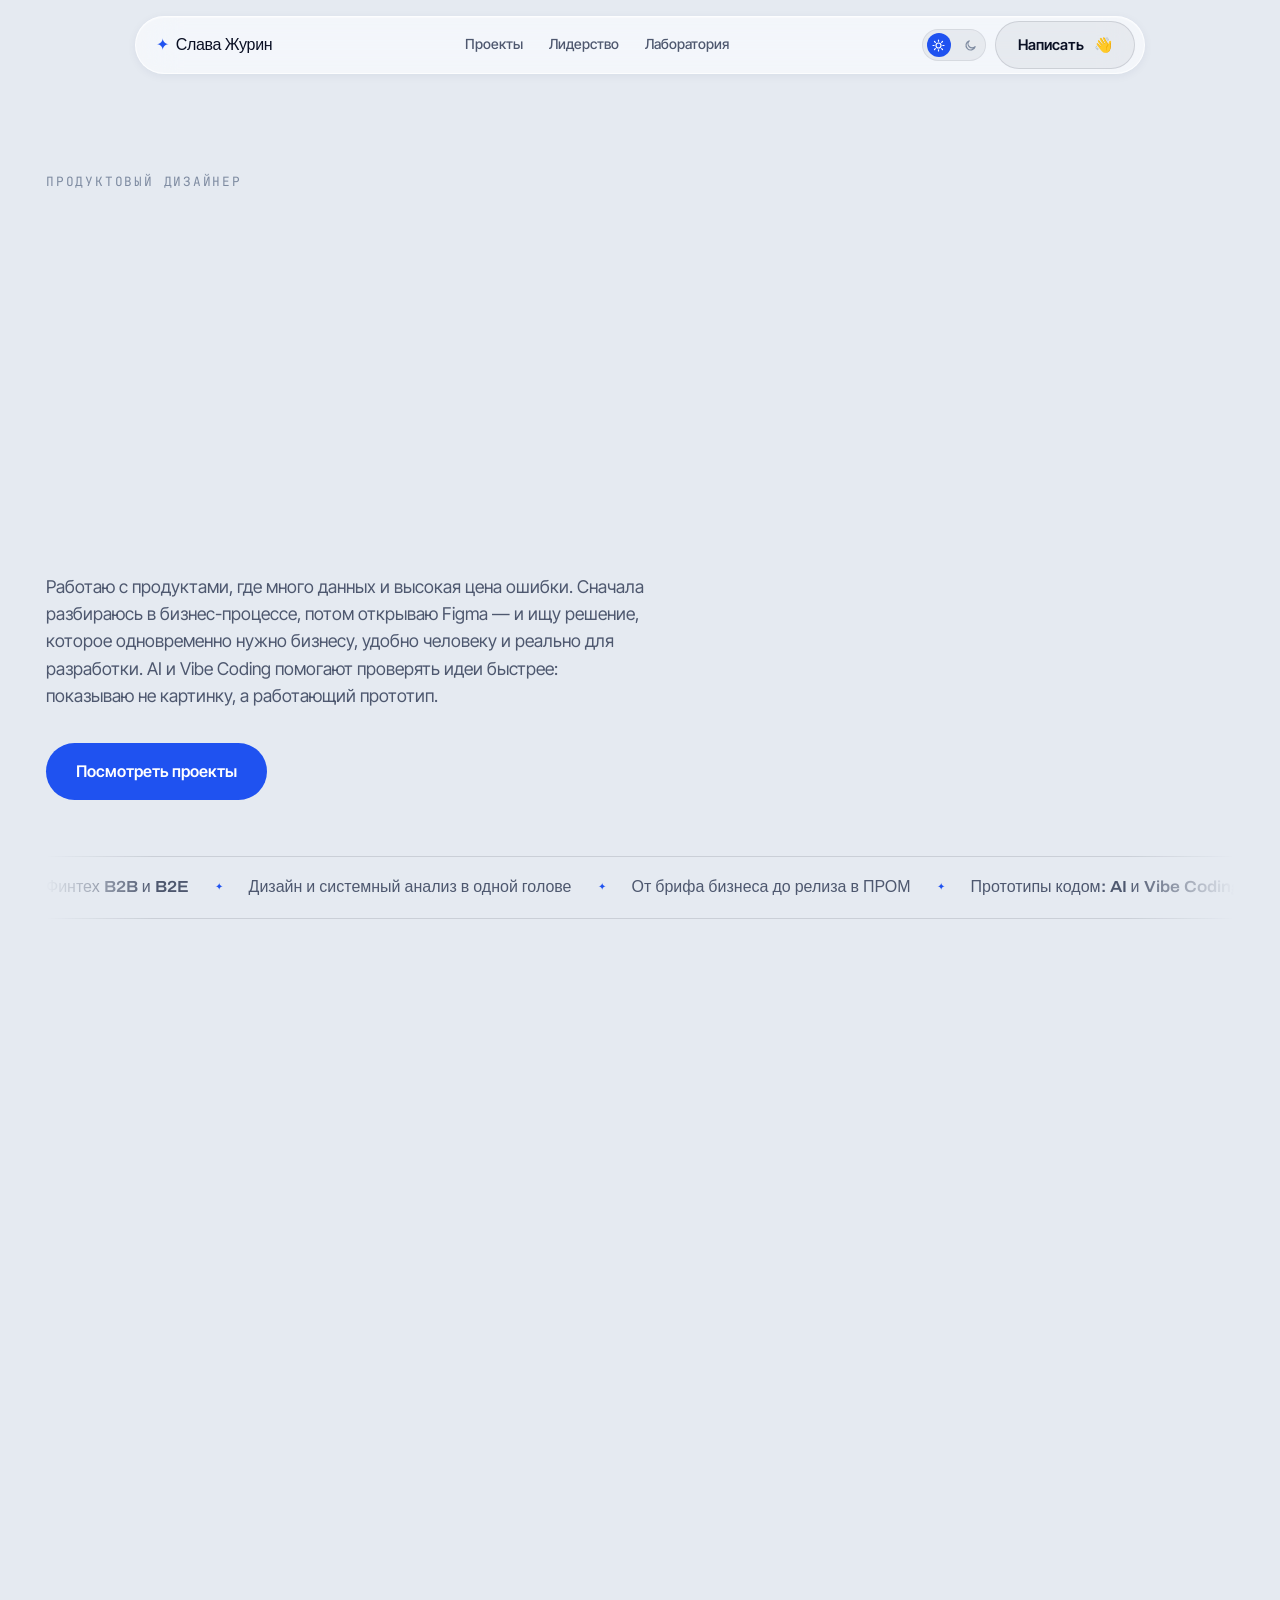
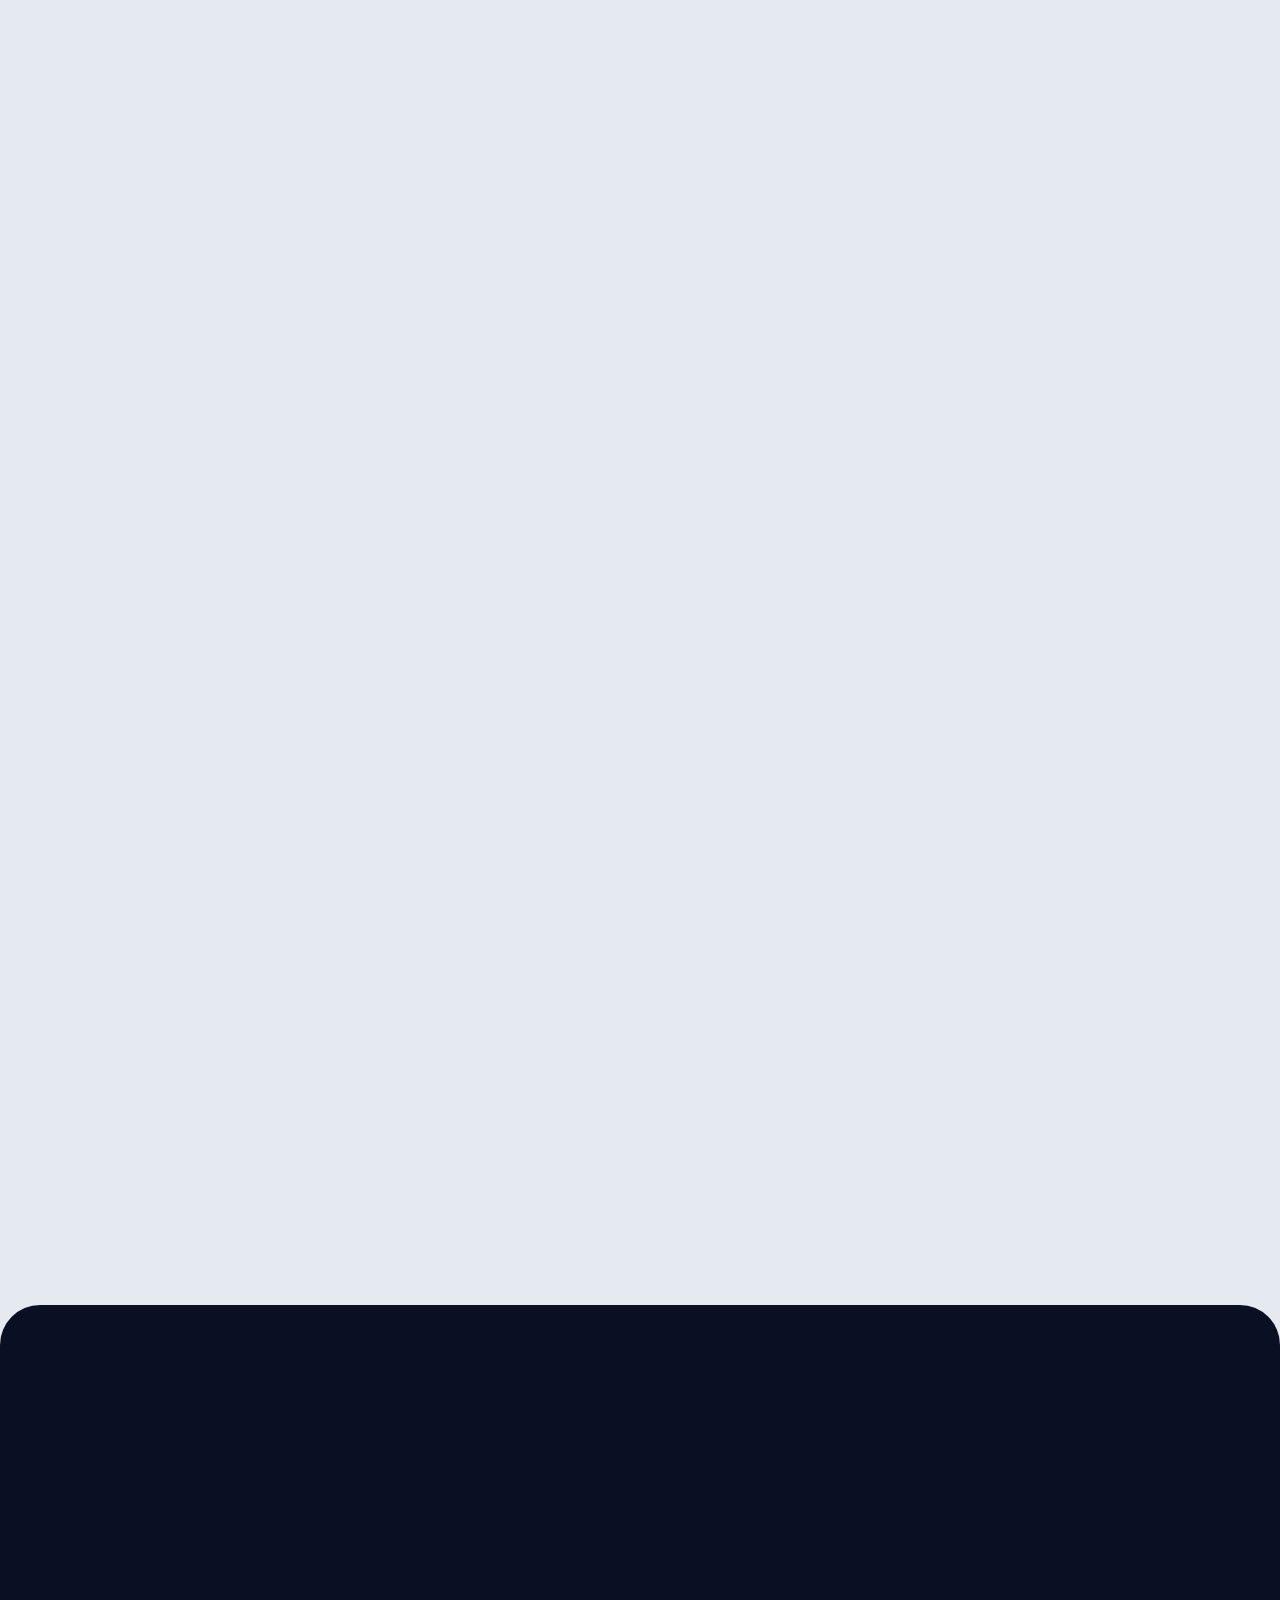
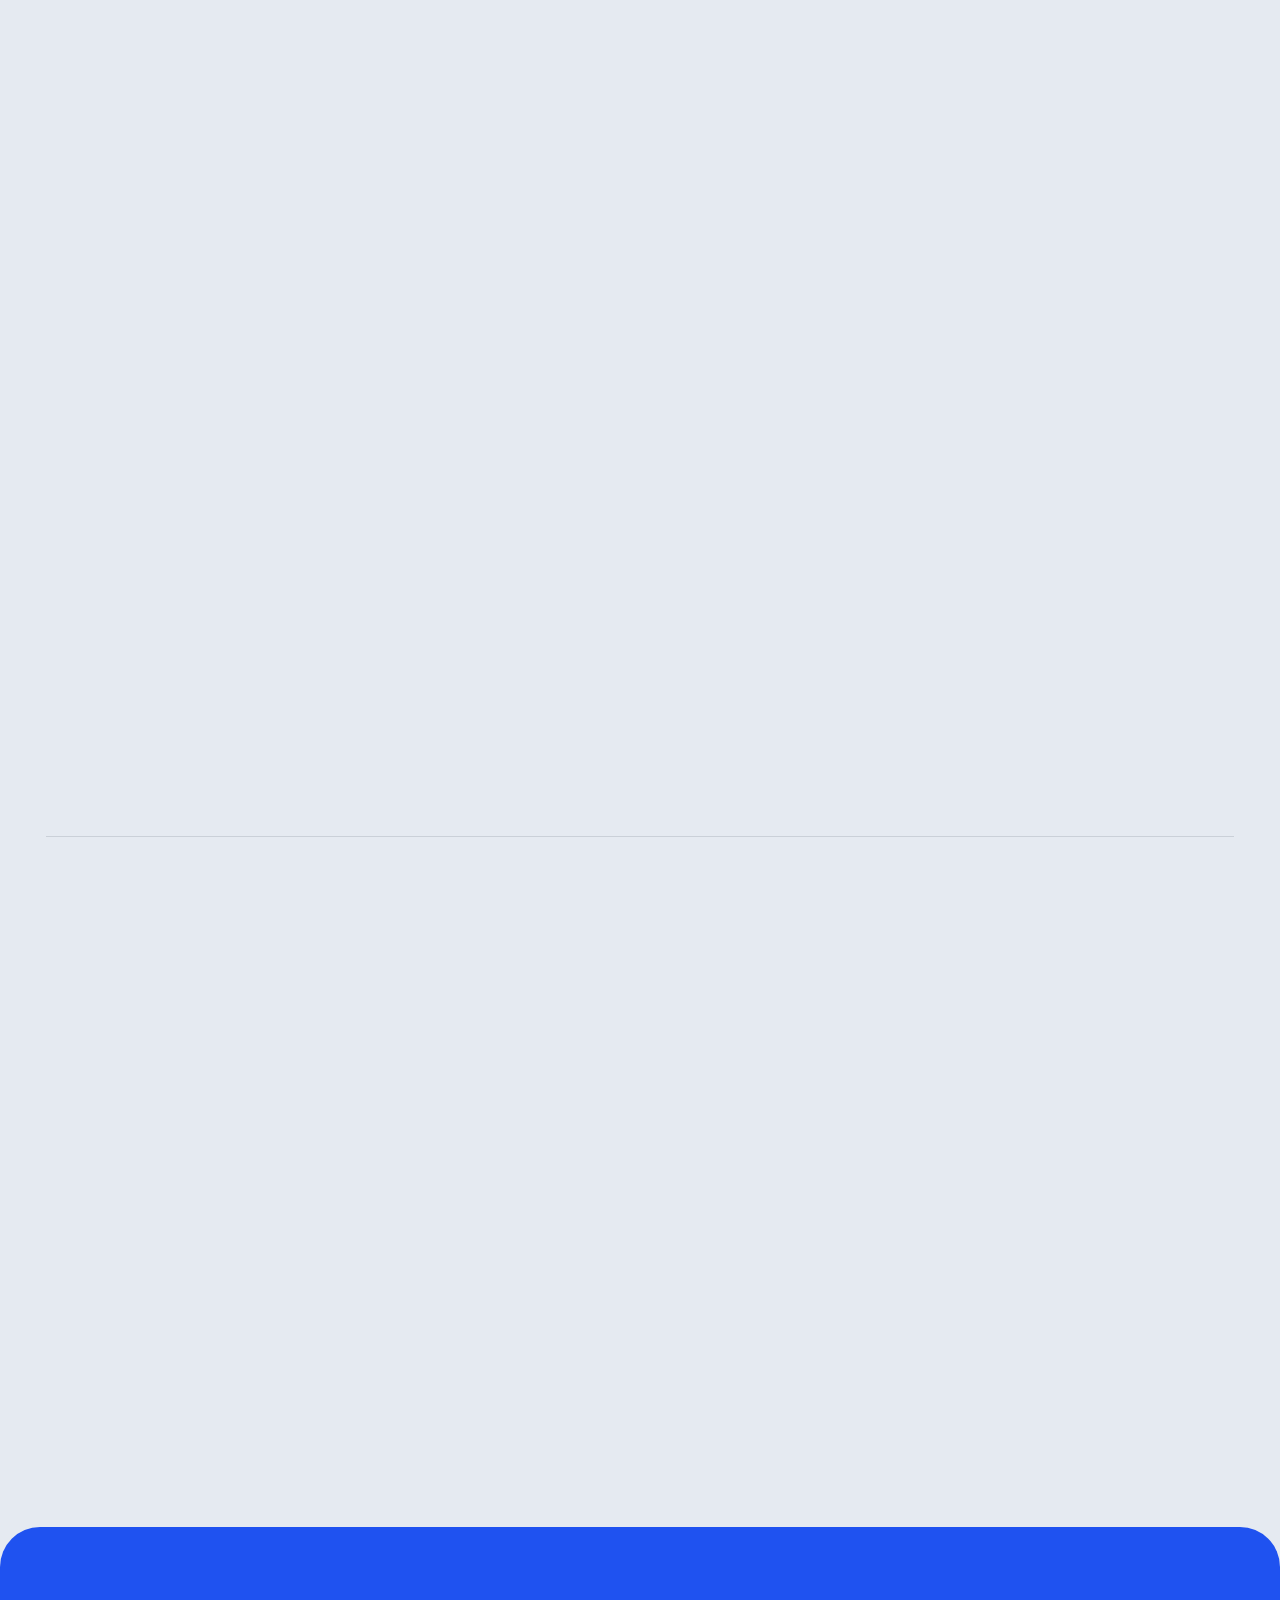
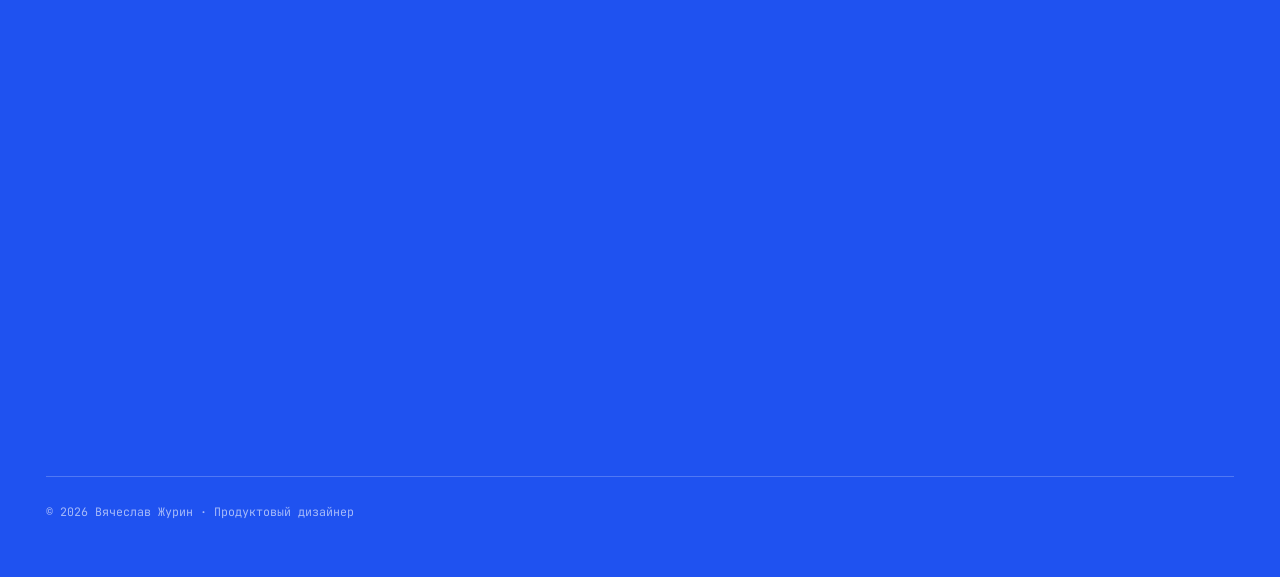
==== docs/index.html @ f18c139b "Replace portrait placeholder with real photo Add portrait-real modifier to drop the placeholder's da" ====
<!DOCTYPE html>
<html lang="ru" data-theme="light">
<head>
<meta charset="UTF-8">
<meta name="viewport" content="width=device-width, initial-scale=1.0">
<title>Слава Журин — Продуктовый дизайнер</title>
<link rel="icon" href="images/favicon/favicon.svg" type="image/svg+xml">
<link rel="icon" href="images/favicon/favicon-32.png" sizes="32x32" type="image/png">
<link rel="icon" href="images/favicon/favicon-16.png" sizes="16x16" type="image/png">
<link rel="apple-touch-icon" href="images/favicon/apple-touch-icon.png">
<link rel="manifest" href="images/favicon/site.webmanifest">
<meta name="theme-color" content="#1F52F0">
<link rel="preconnect" href="https://fonts.googleapis.com">
<link rel="preconnect" href="https://fonts.gstatic.com" crossorigin>
<link href="https://fonts.googleapis.com/css2?family=Archivo:wdth,wght@100..125,400..900&family=Inter+Tight:wght@400;500;600&family=JetBrains+Mono:wght@400;500&display=swap" rel="stylesheet">
<link rel="stylesheet" href="styles.css">
<script>
(function(){
  try{
    var s = localStorage.getItem('ds-theme');
    if (s !== 'dark' && s !== 'light'){
      s = window.matchMedia('(prefers-color-scheme: dark)').matches ? 'dark' : 'light';
    }
    document.documentElement.setAttribute('data-theme', s);
  }catch(e){}
})();
</script>
</head>
<body>

<header>
  <div class="bar">
    <a class="brand" href="#top"><span class="spark">✦</span>Слава Журин</a>
    <nav class="nav">
      <a href="projects.html">Проекты</a>
      <a href="leadership.html">Лидерство</a>
      <a href="lab.html">Лаборатория</a>
    </nav>
    <div class="hgroup">
      <button class="toggle" id="themeToggle" aria-label="Переключить тему" role="switch" aria-checked="false">
        <span class="knob"></span>
        <span class="half"><svg class="ico-sun" viewBox="0 0 24 24" fill="none" stroke="currentColor" stroke-width="2.2" stroke-linecap="round"><circle cx="12" cy="12" r="4.6"/><path d="M12 1.8v2.2M12 20v2.2M4.6 4.6l1.6 1.6M17.8 17.8l1.6 1.6M1.8 12H4M20 12h2.2M4.6 19.4l1.6-1.6M17.8 6.2l1.6-1.6"/></svg></span>
        <span class="half"><svg class="ico-moon" viewBox="0 0 24 24" fill="none" stroke="currentColor" stroke-width="2.2" stroke-linecap="round" stroke-linejoin="round"><path d="M20.5 14.3A8.6 8.6 0 1 1 9.7 3.5a6.9 6.9 0 0 0 10.8 10.8z"/></svg></span>
      </button>
      <a class="btn btn-soft" href="#contact">Написать <span class="wave">👋</span></a>
      <button class="burger" id="burger" aria-label="Меню"><i></i></button>
    </div>
  </div>
  <div class="mobile-menu" id="mobileMenu">
    <a href="projects.html">Проекты</a><a href="leadership.html">Лидерство</a><a href="lab.html">Лаборатория</a><a href="#contact">Контакты</a>
  </div>
</header>

<div id="top">

  <!-- HERO -->
  <section class="hero">
    <div class="container">
      <div class="status">ПРОДУКТОВЫЙ ДИЗАЙНЕР</div>
      <h1 class="hero-title display">
        <span class="line"><span>Превращаю сложные</span></span>
        <span class="line"><span>продуктовые задачи</span></span>
        <span class="line line-mute"><span>в&nbsp;понятные и&nbsp;работающие</span></span>
        <span class="line line-mute"><span>решения</span></span>
      </h1>
      <p class="hero-lead">Работаю с&nbsp;продуктами, где много данных и&nbsp;высокая цена ошибки. Сначала разбираюсь в&nbsp;бизнес-процессе, потом открываю Figma&nbsp;— и&nbsp;ищу решение, которое одновременно нужно бизнесу, удобно человеку и&nbsp;реально для разработки. AI&nbsp;и&nbsp;Vibe Coding помогают проверять идеи быстрее: показываю не&nbsp;картинку, а&nbsp;работающий прототип.</p>
      <div class="hero-cta">
        <a class="btn btn-accent btn-lg" href="#work">Посмотреть проекты</a>
      </div>

      <div class="marquee">
        <div class="marquee-track" id="mqTrack">
          <span class="mq-item">Финтех B2B и&nbsp;B2E</span><span class="mq-sep">✦</span>
          <span class="mq-item">Дизайн и&nbsp;системный анализ в&nbsp;одной голове</span><span class="mq-sep">✦</span>
          <span class="mq-item">От&nbsp;брифа бизнеса до&nbsp;релиза в&nbsp;ПРОМ</span><span class="mq-sep">✦</span>
          <span class="mq-item">Прототипы кодом: AI и&nbsp;Vibe Coding</span><span class="mq-sep">✦</span>
          <span class="mq-item">Дизайн-система и&nbsp;дизайн-ревью</span><span class="mq-sep">✦</span>
          <span class="mq-item">Онбординг и&nbsp;наставничество в&nbsp;команде</span><span class="mq-sep">✦</span>
          <span class="mq-item">15 лет в&nbsp;дизайне</span><span class="mq-sep">✦</span>
        </div>
      </div>
    </div>
  </section>

  <!-- WORK -->
  <section id="work">
    <div class="container">
      <div class="sec-head rv">
        <div>
          <div class="label">Портфолио</div>
          <h2>Избранные проекты</h2>
        </div>
        <p class="desc">Здесь нет концептов «в&nbsp;стол». Всё, что ниже, дошло до&nbsp;реальных пользователей&nbsp;— со&nbsp;спорами, компромиссами, дедлайнами и&nbsp;факапами, на&nbsp;которых я&nbsp;учился.</p>
      </div>

      <div class="work-list">
        <a class="work-card rv" href="case-project-1.html">
          <div class="wc-body">
            <div class="wc-meta"><span class="chip">B2B</span><span class="chip">Валютный контроль</span></div>
            <h3>Переписка для целей валютного контроля</h3>
            <p class="wc-res">Защищённый канал общения клиента с&nbsp;банком по&nbsp;конкретным документам. Выведено в&nbsp;тираж на&nbsp;1000+ клиентов.</p>
            <span class="wc-link">Смотреть кейс
              <svg width="15" height="15" viewBox="0 0 24 24" fill="none" stroke="currentColor" stroke-width="2.4" stroke-linecap="round" stroke-linejoin="round"><path d="M5 12h13M12 5l7 7-7 7"/></svg>
            </span>
          </div>
          <div class="shot shot-real" aria-hidden="true">
            <div class="shot-frame">
              <img class="shot-img" src="images/previews/p1-cover.svg" alt="" loading="lazy">
            </div>
          </div>
        </a>

        <a class="work-card rv" href="case-project-3.html">
          <div class="wc-body">
            <div class="wc-meta"><span class="chip">B2E</span><span class="chip">Внутренний инструмент</span></div>
            <h3>Рабочее место валютного контролёра</h3>
            <p class="wc-res">Единое окно для обработки заявок вместо переключения между системами&nbsp;— меньше времени на&nbsp;операцию.</p>
            <span class="wc-link">Смотреть кейс
              <svg width="15" height="15" viewBox="0 0 24 24" fill="none" stroke="currentColor" stroke-width="2.4" stroke-linecap="round" stroke-linejoin="round"><path d="M5 12h13M12 5l7 7-7 7"/></svg>
            </span>
          </div>
          <div class="shot shot-real" aria-hidden="true">
            <div class="shot-frame">
              <img class="shot-img" src="images/previews/p3-cover.png" alt="" loading="lazy">
            </div>
          </div>
        </a>

        <a class="work-card rv" href="case-project-8.html">
          <div class="wc-body">
            <div class="wc-meta"><span class="chip">B2E</span><span class="chip">Паттерн интерфейса</span></div>
            <h3>Пошаговая форма обработки</h3>
            <p class="wc-res">Сложная форма, разбитая на&nbsp;управляемые шаги с&nbsp;понятным прогрессом и&nbsp;защитой от&nbsp;ошибок ввода.</p>
            <span class="wc-link">Смотреть кейс
              <svg width="15" height="15" viewBox="0 0 24 24" fill="none" stroke="currentColor" stroke-width="2.4" stroke-linecap="round" stroke-linejoin="round"><path d="M5 12h13M12 5l7 7-7 7"/></svg>
            </span>
          </div>
          <div class="shot shot-real" aria-hidden="true">
            <div class="shot-frame">
              <img class="shot-img" src="images/previews/p8-cover.png" alt="" loading="lazy">
            </div>
          </div>
        </a>

        <a class="work-card rv" href="case-project-6.html">
          <div class="wc-body">
            <div class="wc-meta"><span class="chip">B2E</span><span class="chip">Договоры</span></div>
            <h3>Договоры клиентов</h3>
            <p class="wc-res">Поиск клиента по&nbsp;нескольким стратегиям, карточка клиента и&nbsp;древовидная структура договоров со&nbsp;связанными соглашениями. Единая форма просмотра и&nbsp;редактирования по&nbsp;блокам. Выведено в&nbsp;ПРОМ.</p>
            <span class="wc-link">Смотреть кейс
              <svg width="15" height="15" viewBox="0 0 24 24" fill="none" stroke="currentColor" stroke-width="2.4" stroke-linecap="round" stroke-linejoin="round"><path d="M5 12h13M12 5l7 7-7 7"/></svg>
            </span>
          </div>
          <div class="shot shot-real" aria-hidden="true">
            <div class="shot-frame">
              <img class="shot-img" src="images/previews/p6-cover.svg" alt="" loading="lazy">
            </div>
          </div>
        </a>
      </div>

      <div class="work-cta rv">
        <a class="btn btn-soft btn-lg" href="projects.html">Все проекты
          <svg width="16" height="16" viewBox="0 0 24 24" fill="none" stroke="currentColor" stroke-width="2.4" stroke-linecap="round" stroke-linejoin="round"><path d="M5 12h13M12 5l7 7-7 7"/></svg>
        </a>
      </div>
    </div>
  </section>

  <!-- LEADERSHIP -->
  <section id="leadership" class="bleed-dark">
    <div class="container">
      <div class="sec-head on-dark rv">
        <div>
          <div class="label">Лидерство</div>
          <h2>Выстраиваю процессы, в&nbsp;которых команде удобно работать</h2>
        </div>
        <p class="desc">Дизайн-лидерство&nbsp;— это не&nbsp;только макеты. Это порядок: как приходит новый человек, где лежат файлы, по&nbsp;каким правилам принимается качество и&nbsp;как мы&nbsp;проверяем, что в&nbsp;ПРОМ вышло именно то, что нарисовано.</p>
      </div>

      <div class="lead-stats rv">
        <div class="lead-stat"><b>Быстрый старт новичка</b><span>онбординг в&nbsp;Confluence и&nbsp;моё личное наставничество: новый дизайнер выходит на&nbsp;полную нагрузку со&nbsp;второго месяца</span></div>
        <div class="lead-stat"><b>Единый стандарт</b><span>дизайн-система в&nbsp;Figma и&nbsp;библиотека компонентов в&nbsp;React с&nbsp;документацией</span></div>
        <div class="lead-stat"><b>Меньше правок</b><span>чек-лист макетов и&nbsp;регулярное дизайн-ревью сократили доработки на&nbsp;этапе разработки</span></div>
      </div>

      <div class="lead-tags rv">
        <span>Онбординг и&nbsp;наставничество</span>
        <span>Карта макетов</span>
        <span>Версионирование</span>
        <span>Дизайн-система</span>
        <span>Чек-лист макетов</span>
        <span>Дизайн-ревью</span>
      </div>

      <div class="lead-cta rv">
        <a class="btn btn-quiet btn-lg" href="leadership.html">Подробнее про лидерство</a>
      </div>
    </div>
  </section>

  <!-- PROCESS -->
  <section id="skills">
    <div class="container">
      <div class="sec-head rv">
        <div>
          <div class="label">Процесс</div>
          <h2>Как я&nbsp;работаю</h2>
        </div>
        <p class="desc">Владею полным циклом продуктового дизайна&nbsp;— от&nbsp;анализа потребностей бизнеса и&nbsp;пользователей до&nbsp;ревью разработки в&nbsp;ПРОМ.</p>
      </div>

      <div class="carousel rv" id="procCarousel" tabindex="0" role="region" aria-roledescription="carousel" aria-label="Этапы работы">
        <div class="carousel-track" id="cTrack">
          <div class="carousel-counter" aria-hidden="true"><b id="cCount">01</b></div>
          <button class="cnav prev" id="cPrev" aria-label="Предыдущий этап">
            <svg width="18" height="18" viewBox="0 0 24 24" fill="none" stroke="currentColor" stroke-width="2.2" stroke-linecap="round" stroke-linejoin="round"><path d="M15 18l-6-6 6-6"/></svg>
          </button>
          <button class="cnav next" id="cNext" aria-label="Следующий этап">
            <svg width="18" height="18" viewBox="0 0 24 24" fill="none" stroke="currentColor" stroke-width="2.2" stroke-linecap="round" stroke-linejoin="round"><path d="M9 6l6 6-6 6"/></svg>
          </button>

          <button class="cslide" role="option" aria-selected="true" data-stage="Бриф бизнеса">
            <span class="num">01</span><h4>Брифование бизнеса</h4>
            <p>Разбираюсь в&nbsp;цели, ограничениях и&nbsp;метриках до&nbsp;того, как открыть Figma.</p>
          </button>
          <button class="cslide" role="option" aria-selected="false" data-stage="Гипотезы">
            <span class="num">02</span><h4>Гипотезы и&nbsp;исследования</h4>
            <p>Формулирую и&nbsp;проверяю гипотезы, анализирую метрики и&nbsp;поведение пользователей.</p>
          </button>
          <button class="cslide" role="option" aria-selected="false" data-stage="CJM и UX">
            <span class="num">03</span><h4>Проектирование CJM и&nbsp;UX</h4>
            <p>Собираю сценарии целиком, включая крайние случаи и&nbsp;ошибки.</p>
          </button>
          <button class="cslide" role="option" aria-selected="false" data-stage="Прототип и UI">
            <span class="num">04</span><h4>Прототипирование и&nbsp;UI</h4>
            <p>От&nbsp;кликабельного прототипа кодом до&nbsp;финального интерфейса в&nbsp;дизайн-системе.</p>
          </button>
          <button class="cslide" role="option" aria-selected="false" data-stage="Тестирование">
            <span class="num">05</span><h4>Юзабилити-тестирование</h4>
            <p>Проверяю решение на&nbsp;людях и&nbsp;правлю до&nbsp;передачи в&nbsp;разработку.</p>
          </button>
          <button class="cslide" role="option" aria-selected="false" data-stage="Работа с dev">
            <span class="num">06</span><h4>Работа с&nbsp;dev-командой</h4>
            <p>Разбор реализуемости со&nbsp;смежными командами и&nbsp;поддержка на&nbsp;всём спринте.</p>
          </button>
          <button class="cslide" role="option" aria-selected="false" data-stage="Дизайн-ревью">
            <span class="num">07</span><h4>Дизайн-ревью разработки</h4>
            <p>Сверяю ПРОМ с&nbsp;макетом и&nbsp;фиксирую расхождения в&nbsp;едином реестре.</p>
          </button>
          <button class="cslide" role="option" aria-selected="false" data-stage="После запуска">
            <span class="num">08</span><h4>Развитие после запуска</h4>
            <p>Смотрю на&nbsp;метрики и&nbsp;обратную связь, планирую следующую итерацию.</p>
          </button>
        </div>
        <div class="cstages" id="cStages" role="tablist" aria-label="Этапы процесса"></div>
      </div>

      <div class="comp-cols">
        <div class="comp-col rv">
          <h4>UX / UI дизайн</h4>
          <p>Продуктовые исследования и&nbsp;метрики, CJM, прототипы, UI и&nbsp;работа с&nbsp;дизайн-системой, юзабилити-тестирование.</p>
          <div class="tools"><span class="chip">Figma</span><span class="chip">Pixso</span><span class="chip">Miro</span></div>
        </div>
        <div class="comp-col rv">
          <h4>Системный анализ</h4>
          <p>Требования и&nbsp;приоритизация, REST API и&nbsp;простые SQL-запросы, BPMN и&nbsp;UML. Знаю, как продукт работает под капотом,&nbsp;— поэтому сразу проектирую реализуемое решение.</p>
          <div class="tools"><span class="chip">Draw.io</span><span class="chip">DBeaver</span><span class="chip">Confluence</span><span class="chip">Jira</span></div>
        </div>
        <div class="comp-col rv">
          <h4>Vibe Coding и&nbsp;AI</h4>
          <p>Кликабельные прототипы кодом до&nbsp;подключения dev-команды, AI-синтез интервью в&nbsp;инсайты, генерация вариантов UI, AI как второй ревьюер сценариев и&nbsp;текстов.</p>
          <div class="tools"><span class="chip">Claude Code</span><span class="chip">Gemini</span><span class="chip">Figma Make</span></div>
        </div>
      </div>
    </div>
  </section>

  <!-- ABOUT -->
  <section id="about">
    <div class="container">
      <div class="head-rule rv"><div class="label">О себе</div></div>

      <div class="about-top">
        <div class="rv">
          <p class="about-text">Я&nbsp;Слава. Начинал с&nbsp;полиграфии и&nbsp;графического дизайна в&nbsp;ритейле, потом освоил UX/UI и&nbsp;ушёл в&nbsp;финтех. <em>Сегодня проектирую продукты, где много данных и&nbsp;высокая цена ошибки,&nbsp;— и&nbsp;делаю их&nbsp;предсказуемыми и&nbsp;понятными.</em></p>
          <p class="sub">Люблю порядок&nbsp;— как в&nbsp;макетах, так и&nbsp;в&nbsp;жизни. Быстро погружаюсь в&nbsp;сложные процессы и&nbsp;результативно работаю в&nbsp;разных командах. Открыт, конструктивен, не&nbsp;боюсь ответственности и&nbsp;всегда довожу взятое до&nbsp;конца. Уверен: большинство вопросов решаются через уважительный диалог, где учтены интересы всех сторон.</p>
          <p class="sub">Регулярно участвую в&nbsp;оффлайн-мероприятиях: выставках, конференциях, дизайн-активностях. Ментор и&nbsp;волонтёр в&nbsp;дизайн-сообществе. Для перезагрузки&nbsp;— спорт и&nbsp;что-нибудь руками: чиню, собираю, строю.</p>
        </div>

        <div class="rv">
          <div class="portrait portrait-real">
            <img src="images/main/portrait.jpg" alt="Слава Журин">
          </div>
          <a class="btn btn-cv" href="/resume-zhurin.pdf" target="_blank" rel="noopener">
            <svg width="16" height="16" viewBox="0 0 24 24" fill="none" stroke="currentColor" stroke-width="2.2" stroke-linecap="round" stroke-linejoin="round"><path d="M12 3v12M7 11l5 5 5-5M4 20h16"/></svg>
            Скачать резюме, PDF
          </a>
        </div>
      </div>

      <div class="about-mid">
        <div class="facts rv">
          <span class="fact">👨‍👧‍👧 Две дочки</span>
          <span class="fact">🚴 Активный образ жизни</span>
          <span class="fact">📚 Постоянно учусь</span>
          <span class="fact">🎨 Ментор и&nbsp;волонтёр</span>
        </div>
        <div class="principle rv">
          <b>Принципиальная позиция</b>
          Не&nbsp;работаю с&nbsp;нишами, которые наносят вред людям: алкоголь, табак, азартные игры, микрозаймы и&nbsp;оружие.
        </div>
      </div>

      <div class="about-tl rv">
        <div class="tl-title">Этапы карьеры</div>
        <div class="htl">
          <div class="htl-item now">
            <span class="yrs">2020 — н.в.</span>
            <div class="htl-logos">
              <span class="tl-logo"><img src="[data-uri]" alt="Сбер"></span>
              <span class="tl-logo"><img src="[data-uri]" alt="IBS"></span>
            </div>
            <h4>Продуктовый дизайнер</h4>
            <div class="org">Финтех · B2B и&nbsp;B2E</div>
            <ul>
              <li>Высоконагруженные сервисы валютного контроля и&nbsp;платежей</li>
              <li>Внутренние рабочие места для сотрудников банка</li>
              <li>Дизайн-система, чек-лист качества, дизайн-ревью</li>
            </ul>
          </div>

          <div class="htl-item">
            <span class="yrs">2018 — 2020</span>
            <div class="htl-logos">
              <span class="tl-logo"><img src="[data-uri]" alt="Ситимобил"></span>
              <span class="tl-logo"><img src="[data-uri]" alt="МТС"></span>
            </div>
            <h4>UX/UI дизайнер</h4>
            <div class="org">Стажировка и&nbsp;практика</div>
            <ul>
              <li>Корпоративный веб-сервис заказа такси</li>
              <li>Мобильное приложение «Безопасное детство» для МТС</li>
            </ul>
          </div>

          <div class="htl-item">
            <span class="yrs">2011 — 2020</span>
            <div class="htl-logos">
              <span class="tl-logo"><img src="[data-uri]" alt="Логотип компании"></span>
              <span class="tl-logo"><img src="[data-uri]" alt="ВиАм"></span>
              <span class="tl-logo"><img src="[data-uri]" alt="Снежная"></span>
            </div>
            <h4>Графический дизайнер</h4>
            <div class="org">Ритейл · Россия и&nbsp;Китай</div>
            <ul>
              <li>Полиграфия, упаковка и&nbsp;материалы для точек продаж</li>
              <li>Работа в&nbsp;международной команде</li>
            </ul>
          </div>
        </div>
      </div>
    </div>
  </section>

  <!-- CONTACT -->
  <section id="contact" class="bleed-blue">
    <div class="container">
      <div class="sec-head on-blue rv">
        <div>
          <div class="label">Контакты</div>
          <h2 class="display">Открыт к&nbsp;новым задачам</h2>
        </div>
        <p class="desc">Если у&nbsp;вас сложный продукт и&nbsp;нужен дизайнер, который разберётся в&nbsp;процессах и&nbsp;доведёт решение до&nbsp;прода&nbsp;— напишите. Отвечаю в&nbsp;течение дня.</p>
      </div>

      <div class="contact-actions rv">
        <a class="cbtn" href="https://t.me/Vyacheslav_Zhurin" target="_blank" rel="noopener">
          <span class="k">Написать в Telegram</span>
          <span class="v">@Vyacheslav_Zhurin</span>
        </a>
        <a class="cbtn" href="mailto:designslava@gmail.com">
          <span class="k">Написать на почту</span>
          <span class="v">designslava@gmail.com</span>
        </a>
        <a class="cbtn" href="https://www.behance.net/sensore620" target="_blank" rel="noopener">
          <span class="k">Смотреть работы</span>
          <span class="v">Behance</span>
        </a>
      </div>

      <div class="foot-in">
        <span>© 2026 Вячеслав Журин · Продуктовый дизайнер</span>
      </div>
    </div>
  </section>
</div>

<script src="script.js"></script>
<script src="index-inline.js"></script>
</body>
</html>
---- docs/styles.css ----
/* ============ TOKENS ============ */
:root{
  --blue:#1F52F0;
  --r-sm:10px; --r-md:18px; --r-lg:26px; --r-xl:40px; --r-pill:999px;
  --maxw:1240px; --barw:1010px; --pad:26px;
  --ease:cubic-bezier(.16,1,.3,1);
  --sec-y:112px; --head-gap:48px; --group-gap:56px; --foot-gap:72px;
  --panel-dark:#0A1024; --on-dark:#FFFFFF; --on-dark-2:rgba(255,255,255,0.66); --on-dark-3:rgba(255,255,255,0.42); --on-dark-line:rgba(255,255,255,0.16);
  --shot-canvas:#E7EBF2; --shot-surface:#FFFFFF; --shot-line:rgba(10,16,36,0.10); --shot-skel:rgba(10,16,36,0.10); --shot-acc:rgba(31,82,240,0.22);
  --shot-pad:18px;
}
[data-theme="light"]{
  --bg:#E5EAF1; --surface:#FFFFFF; --surface-2:#DCE3EC; --fill-blue:#1F52F0;
  --ink:#0A1024; --ink-2:#4E586F; --ink-3:#7E8BA1; --accent:var(--blue); --accent-on-dark:#7A9BFF;
  --hairline:rgba(10,16,36,0.12); --hairline-soft:rgba(10,16,36,0.07);
  --shadow:0 20px 44px rgba(16,32,80,0.10); --shadow-sm:0 2px 10px rgba(16,32,80,0.06); --shadow-card:0 20px 50px -12px rgba(16,32,80,0.30);
  --skel:rgba(10,16,36,0.09); --bar-bg:rgba(255,255,255,0.58); --bar-brd:rgba(255,255,255,0.75); --bar-inner:rgba(10,16,36,0.05); --ghost:rgba(10,16,36,0.07);
  --shot-dim:none; --logo-dim:none;
}
[data-theme="dark"]{
  --bg:#0B0F17; --surface:#151B27; --surface-2:#1D2432; --panel-dark:#131A28; --fill-blue:#2A5BF5;
  --ink:#EDF1F8; --ink-2:#9AA5BB; --ink-3:#6A7591; --accent:#5C86FF; --accent-on-dark:#7A9BFF;
  --hairline:rgba(255,255,255,0.13); --hairline-soft:rgba(255,255,255,0.07);
  --shadow:0 22px 50px rgba(0,0,0,0.55); --shadow-sm:0 2px 10px rgba(0,0,0,0.35); --shadow-card:0 20px 50px -12px rgba(0,0,0,0.65);
  --skel:rgba(255,255,255,0.10); --bar-bg:rgba(21,27,39,0.62); --bar-brd:rgba(255,255,255,0.13); --bar-inner:rgba(255,255,255,0.06); --ghost:rgba(255,255,255,0.08);
  --shot-dim:brightness(.88) contrast(1.02); --logo-dim:brightness(.92);
}

*{box-sizing:border-box;margin:0;padding:0}
html{scroll-behavior:smooth}
body{background:var(--bg);color:var(--ink);font-family:'Inter Tight',sans-serif;font-size:16px;line-height:1.55;-webkit-font-smoothing:antialiased;overflow-x:hidden;transition:background .4s var(--ease),color .4s var(--ease)}
a{color:inherit;text-decoration:none}
ul{list-style:none}
img,svg{display:block;max-width:100%}
button{font:inherit;cursor:pointer;border:none;background:none;color:inherit;text-align:left}
:focus-visible{outline:2px solid var(--accent);outline-offset:3px;border-radius:6px}

.display{font-family:'Archivo',sans-serif;font-variation-settings:'wdth' 112,'wght' 780;letter-spacing:-0.035em;line-height:1.06}
.mono{font-family:'JetBrains Mono',monospace}
.container{max-width:var(--maxw);margin:0 auto;padding:0 var(--pad)}

/* ============ BUTTONS ============ */
.btn{display:inline-flex;align-items:center;gap:10px;padding:12px 22px;border-radius:var(--r-pill);font-size:0.92rem;font-weight:600;white-space:nowrap;transition:transform .3s var(--ease),box-shadow .3s var(--ease),background .25s,color .25s,border-color .25s}
.btn-lg{padding:16px 30px;font-size:1rem}
.btn-soft{background:var(--bar-inner);border:1px solid var(--hairline);color:var(--ink)}
.btn-soft:hover{transform:translateY(-2px);background:var(--surface);box-shadow:0 8px 18px rgba(16,32,80,0.12)}
.btn-soft .wave{display:inline-block;transform-origin:70% 80%}
.btn-soft:hover .wave{animation:wave 1s ease-in-out}
@keyframes wave{0%,100%{transform:rotate(0)}20%{transform:rotate(16deg)}40%{transform:rotate(-10deg)}60%{transform:rotate(14deg)}80%{transform:rotate(-6deg)}}
.btn-accent{background:var(--fill-blue);color:#fff}
.btn-accent:hover{transform:translateY(-2px);box-shadow:0 14px 30px rgba(31,82,240,0.4)}
.btn-quiet{background:rgba(255,255,255,0.10);border:1px solid rgba(255,255,255,0.26);color:#fff}
.btn-quiet:hover{background:rgba(255,255,255,0.18);border-color:rgba(255,255,255,0.42);transform:translateY(-2px)}
.btn-cv{width:100%;justify-content:center;margin-top:16px;background:var(--surface);border:1px solid var(--hairline);color:var(--ink)}
.btn-cv:hover{transform:translateY(-2px);box-shadow:var(--shadow-sm);border-color:var(--ink-3)}
.btn-cv svg{transition:transform .3s var(--ease)}
.btn-cv:hover svg{transform:translateY(2px)}

/* ============ HEADER ============ */
header{position:fixed;top:16px;left:0;right:0;z-index:80;padding:0 var(--pad)}
.bar{max-width:var(--barw);margin:0 auto;height:58px;border-radius:var(--r-pill);background:var(--bar-bg);backdrop-filter:blur(20px) saturate(180%);-webkit-backdrop-filter:blur(20px) saturate(180%);border:1px solid var(--bar-brd);box-shadow:var(--shadow-sm), inset 0 1px 0 rgba(255,255,255,0.35);display:flex;align-items:center;justify-content:space-between;padding:0 9px 0 20px;transition:box-shadow .35s var(--ease),background .4s var(--ease)}
.brand{font-family:'Archivo',sans-serif;font-variation-settings:'wdth' 108,'wght' 760;font-size:1rem;letter-spacing:-0.02em;display:flex;align-items:center;gap:7px;white-space:nowrap}
.brand .spark{color:var(--accent);display:inline-block;animation:spin 9s linear infinite}
@keyframes spin{to{transform:rotate(360deg)}}
.nav{display:flex;align-items:center;gap:0}
.nav a{padding:8px 13px;border-radius:var(--r-pill);font-size:0.87rem;color:var(--ink-2);font-weight:500;transition:color .2s,background .2s}
.nav a:hover{color:var(--ink);background:var(--bar-inner)}
.nav a.is-active{color:var(--ink);background:var(--bar-inner);font-weight:600}
.nav a.is-active::before{content:"";width:5px;height:5px;border-radius:50%;background:var(--accent);display:inline-block;margin-right:7px;vertical-align:middle}
.mobile-menu a.is-active{color:var(--accent);font-weight:600}
.hgroup{display:flex;align-items:center;gap:9px}
.toggle{width:64px;height:32px;border-radius:var(--r-pill);position:relative;background:var(--bar-inner);border:1px solid var(--hairline-soft);display:flex;align-items:center;flex-shrink:0;padding:4px;box-sizing:border-box}
.toggle .knob{position:absolute;top:3px;left:4px;width:24px;height:24px;border-radius:50%;background:var(--accent);transition:transform .42s var(--ease),background .42s var(--ease)}
[data-theme="dark"] .toggle .knob{transform:translateX(32px);background:var(--ink)}
.toggle .half{width:24px;height:24px;display:flex;align-items:center;justify-content:center;position:relative;z-index:1;flex-shrink:0}
.toggle .half + .half{margin-left:8px}
.toggle svg{width:13px;height:13px;transition:color .3s}
.toggle .ico-sun{color:#fff}
.toggle .ico-moon{color:var(--ink-3)}
[data-theme="dark"] .ico-sun{color:var(--ink-3)}
[data-theme="dark"] .ico-moon{color:#0A1024}
.burger{width:36px;height:36px;border-radius:var(--r-pill);display:none;align-items:center;justify-content:center;border:1px solid var(--hairline)}
.burger i{display:block;width:15px;height:1.6px;background:var(--ink);position:relative}
.burger i::before,.burger i::after{content:"";position:absolute;left:0;width:15px;height:1.6px;background:var(--ink)}
.burger i::before{top:-5px}.burger i::after{top:5px}
.mobile-menu{display:none;max-width:var(--barw);margin:8px auto 0;border-radius:var(--r-md);padding:8px;flex-direction:column;background:var(--bar-bg);backdrop-filter:blur(20px) saturate(180%);-webkit-backdrop-filter:blur(20px) saturate(180%);border:1px solid var(--bar-brd);box-shadow:var(--shadow-sm)}
.mobile-menu.open{display:flex}
.mobile-menu a{padding:13px 16px;border-radius:var(--r-sm);font-weight:500}

/* ============ SECTION RHYTHM ============ */
section{padding:var(--sec-y) 0;scroll-margin-top:96px}
section:not(.bleed-dark):not(.bleed-blue) + section:not(.bleed-dark):not(.bleed-blue){padding-top:calc(var(--sec-y) * 0.66)}
.label{display:flex;align-items:center;gap:10px;font-family:'JetBrains Mono',monospace;font-size:0.71rem;letter-spacing:.16em;text-transform:uppercase;color:var(--ink-3);margin-bottom:20px}
.label::before{content:"";width:20px;height:1px;background:var(--accent)}
.sec-head{display:grid;grid-template-columns:1.15fr .85fr;gap:56px;align-items:start;padding-bottom:28px;margin-bottom:var(--head-gap);border-bottom:1px solid var(--hairline)}
.sec-head h2{font-family:'Archivo',sans-serif;font-variation-settings:'wdth' 112,'wght' 780;letter-spacing:-0.035em;line-height:1.06;font-size:clamp(2.1rem,4.6vw,3.5rem);max-width:20ch}
.sec-head .desc{color:var(--ink-2);font-size:1rem;max-width:44ch;padding-top:10px}
.sec-head.on-dark{border-bottom-color:var(--on-dark-line)}
.sec-head.on-dark .label{color:var(--on-dark-3)}
.sec-head.on-dark .label::before{background:var(--accent-on-dark)}
.sec-head.on-dark .desc{color:var(--on-dark-2)}
.sec-head.on-blue{border-bottom-color:rgba(255,255,255,0.3)}
.sec-head.on-blue .label{color:rgba(255,255,255,0.55)}
.sec-head.on-blue .label::before{background:#fff}
.sec-head.on-blue .desc{color:rgba(255,255,255,0.78)}
.head-rule{padding-bottom:22px;border-bottom:1px solid var(--hairline);margin-bottom:34px}
.head-rule .label{margin-bottom:0}
.chip{font-family:'JetBrains Mono',monospace;font-size:0.67rem;letter-spacing:.06em;padding:5px 11px;border-radius:var(--r-pill);border:1px solid var(--hairline);color:var(--ink-2)}
.work-cta{margin-top:34px;margin-bottom:44px}
.work-cta .btn svg{transition:transform .4s var(--ease)}
.work-cta .btn:hover svg{transform:translateX(5px)}

/* ============ CASE HERO ============ */
.case-hero{padding-top:calc(var(--sec-y) + 56px);padding-bottom:calc(var(--sec-y) * 0.7)}
.case-meta{display:flex;align-items:center;gap:8px;flex-wrap:wrap;margin-bottom:22px}
.case-hero h1{font-size:clamp(2.1rem,4.8vw,3.9rem);max-width:20ch}
.case-lead{margin-top:24px;max-width:62ch;color:var(--ink-2);font-size:1.05rem}

/* ============ SHOT ============ */
.shot{background:var(--shot-canvas);border-radius:var(--r-lg);display:flex;padding:22px;min-height:340px;filter:var(--shot-dim);transition:filter .4s ease}
.shot:hover{filter:none}
.work-card .shot{min-height:290px}
.shot-frame{flex:1;background:var(--shot-surface);border:1px solid var(--shot-line);border-radius:12px;overflow:hidden;display:flex;flex-direction:column;box-shadow:0 10px 26px -10px rgba(16,32,80,0.28)}
.shot-real .shot-frame{display:block}
.shot-img{width:100%;height:100%;object-fit:cover;object-position:top;display:block}
.fig .shot-img{height:auto}
.shot-bar{height:28px;display:flex;align-items:center;gap:6px;padding:0 12px;border-bottom:1px solid var(--shot-line);flex-shrink:0}
.shot-bar i{width:7px;height:7px;border-radius:50%;background:var(--shot-skel);display:block}
.shot-bar .addr{margin-left:8px;height:7px;flex:1;max-width:160px;border-radius:4px;background:var(--shot-skel)}
.shot-body{flex:1;display:grid;grid-template-columns:64px 1fr;gap:14px;padding:18px}
.shot-side{display:flex;flex-direction:column;gap:8px}
.shot-side b{height:9px;border-radius:3px;background:var(--shot-skel);display:block}
.shot-side b:first-child{background:var(--shot-acc)}
.shot-main{display:flex;flex-direction:column;gap:10px}
.shot-main .row{height:10px;border-radius:3px;background:var(--shot-skel)}
.shot-main .row.w70{width:70%} .shot-main .row.w45{width:45%} .shot-main .row.w30{width:30%}
.shot-main .row.tall{height:70px;border-radius:8px}
.shot-main .row.acc{background:var(--shot-acc)}
.shot-cta{margin-top:auto;display:flex;gap:8px}
.shot-cta span{height:18px;width:64px;border-radius:9px;background:var(--shot-acc)}
.shot-cta span:last-child{background:var(--shot-skel);width:46px}
.case-cover{margin-top:44px;margin-bottom:44px}
.case-cover .shot{aspect-ratio:16/10;min-height:0;overflow:hidden}
.case-cover .shot-img{height:auto;flex-shrink:0}

/* ============ TWO-COLUMN: требования / решения ============ */
.case-cols{display:grid;grid-template-columns:1fr 1fr;gap:56px}
.case-col h3{font-family:'JetBrains Mono',monospace;font-size:0.72rem;letter-spacing:.14em;text-transform:uppercase;color:var(--ink-3);margin-bottom:22px;display:flex;align-items:center;gap:10px}
.case-col h3::before{content:"";width:20px;height:1px;background:var(--accent)}
.case-col ul{display:flex;flex-direction:column;gap:16px}
.case-col li{position:relative;padding-left:22px;color:var(--ink-2);font-size:0.98rem}
.case-col li::before{content:"";position:absolute;left:0;top:9px;width:6px;height:6px;border-radius:50%;background:var(--accent)}

/* ============ INSIGHT GALLERY ============ */
.gallery{display:grid;grid-template-columns:repeat(6,1fr);gap:44px 30px;align-items:start}
.g-item{grid-column:span 3}
.g-item.g-full{grid-column:span 6}
.g-item.g-twothirds{grid-column:span 4}
.g-item.g-third{grid-column:span 2}
.g-item .shot{min-height:0;padding:18px}
.gallery .shot-img{height:auto}
.g-item.g-side{display:grid;grid-template-columns:1.42fr .58fr;gap:44px;align-items:center}
.g-item.g-side .g-cap{margin-top:0;padding-left:0}
.g-item.g-side.g-flip{grid-template-columns:.58fr 1.42fr}
.g-item.g-side.g-flip .shot{order:2}
.g-cap{margin-top:18px;padding-left:18px;font-size:0.95rem;color:var(--ink-2);max-width:46ch}
.g-cap b{color:var(--ink);font-weight:600}

/* ============ RESULT — тёмная заливка во всю ширину ============ */
.bleed-dark{background:var(--panel-dark);color:var(--on-dark);padding:var(--sec-y) 0;border-radius:var(--r-xl) var(--r-xl) 0 0}
.result-wrap{display:grid;grid-template-columns:1fr 1fr;gap:56px;align-items:center}
.result-num{font-family:'Archivo',sans-serif;font-variation-settings:'wdth' 112,'wght' 800;font-size:clamp(2.6rem,6vw,4.6rem);letter-spacing:-0.04em;line-height:1}
.result-num span{color:var(--accent-on-dark)}
.result-text{color:var(--on-dark-2);font-size:1.05rem;max-width:44ch}
.result-text b{color:var(--on-dark);font-weight:600}

/* ============ RESEARCH / HYPOTHESIS ============ */
.res-methods{display:flex;flex-wrap:wrap;gap:9px;margin-bottom:36px}
.res-methods span{font-family:'JetBrains Mono',monospace;font-size:0.7rem;letter-spacing:.06em;padding:9px 15px;border-radius:var(--r-pill);border:1px dashed var(--hairline);color:var(--ink-2)}
.hypo{padding-left:26px;border-left:2px solid var(--accent);max-width:56ch}
.hypo .k{font-family:'JetBrains Mono',monospace;font-size:0.68rem;letter-spacing:.16em;text-transform:uppercase;color:var(--accent);margin-bottom:14px}
.hypo p{font-family:'Archivo',sans-serif;font-variation-settings:'wdth' 106,'wght' 620;font-size:clamp(1.15rem,2.2vw,1.62rem);letter-spacing:-0.026em;line-height:1.3}

/* ============ ALL PROJECTS — аккордеон ============ */
.acc{display:flex;flex-direction:column}
.acc-item{border-bottom:1px solid var(--hairline)}
.acc-trig{width:100%;display:grid;grid-template-columns:44px 1fr;gap:16px;align-items:start;
  padding:22px 0;color:var(--ink-3);transition:color .3s var(--ease)}
.acc-trig .n{font-family:'JetBrains Mono',monospace;font-size:0.76rem;letter-spacing:.06em;padding-top:.3em;transition:color .3s var(--ease)}
.acc-trig .t{font-family:'Archivo',sans-serif;font-variation-settings:'wdth' 108,'wght' 700;
  font-size:clamp(1.1rem,2.1vw,1.55rem);letter-spacing:-0.028em;line-height:1.14;
  transition:color .3s var(--ease)}
.acc-item:not(.is-open) .acc-trig:hover{color:var(--ink-2)}
.acc-item.is-open .acc-trig{color:var(--accent)}
.acc-item.is-open .acc-trig .n{color:var(--accent)}
.acc-panel{overflow:hidden;height:0;transition:height .42s var(--ease)}
.acc-inner{display:grid;grid-template-columns:44px 1fr;gap:16px;padding-bottom:26px}
.acc-body{max-width:52ch}
.acc-body p{color:var(--ink-2);font-size:0.99rem}
.acc-tags{display:flex;gap:7px;flex-wrap:wrap;margin-top:16px}
.acc-open{display:inline-flex;align-items:center;gap:9px;margin-top:22px;font-size:0.93rem;font-weight:600;color:var(--ink)}
.acc-open svg{transition:transform .4s var(--ease)}
.acc-open:hover svg{transform:translateX(5px)}

/* ============ CONTACT ============ */
.bleed-blue{background:var(--fill-blue);color:#fff;border-radius:var(--r-xl) var(--r-xl) 0 0;padding:var(--sec-y) 0 56px}
.bleed-blue .sec-head h2{font-size:clamp(2.4rem,6.4vw,4.6rem);max-width:14ch}
.contact-actions{display:grid;grid-template-columns:repeat(3,1fr);gap:14px}
.cbtn{display:block;padding:22px 26px;border-radius:20px;background:rgba(255,255,255,0.12);border:1px solid rgba(255,255,255,0.28);color:#fff;transition:background .3s var(--ease),color .3s var(--ease),transform .3s var(--ease),border-color .3s}
.cbtn:hover{background:#fff;color:var(--blue);border-color:#fff;transform:translateY(-4px)}
.cbtn .k{display:block;font-family:'JetBrains Mono',monospace;font-size:0.66rem;letter-spacing:.16em;text-transform:uppercase;opacity:.7;margin-bottom:6px}
.cbtn .v{display:block;font-family:'Archivo',sans-serif;font-variation-settings:'wdth' 108,'wght' 700;font-size:1.06rem;letter-spacing:-0.02em}
.foot-in{display:flex;justify-content:space-between;gap:14px;flex-wrap:wrap;margin-top:var(--foot-gap);padding-top:26px;border-top:1px solid rgba(255,255,255,0.22)}
.foot-in span{font-family:'JetBrains Mono',monospace;font-size:0.73rem;color:rgba(255,255,255,0.6)}

.rv{opacity:0;transform:translateY(26px);transition:opacity .8s var(--ease),transform .8s var(--ease)}
.rv.in{opacity:1;transform:none}

/* ============ ВИТРИНА ПРОЕКТОВ (projects.html) ============ */
.pg-hero{padding-top:calc(var(--sec-y) + 56px);padding-bottom:calc(var(--sec-y) * 0.5)}
.pg-hero h1{font-size:clamp(2.4rem,6vw,4.6rem);max-width:16ch}
.pg-lead{margin-top:26px;max-width:58ch;color:var(--ink-2);font-size:1.06rem}

.group-head{display:flex;align-items:baseline;justify-content:space-between;gap:20px;flex-wrap:wrap;
  padding-bottom:22px;margin-bottom:38px;border-bottom:1px solid var(--hairline)}
.group-head .label{margin-bottom:0}
.group-head .count{font-family:'JetBrains Mono',monospace;font-size:0.71rem;letter-spacing:.16em;color:var(--ink-3)}

.pgrid{display:grid;grid-template-columns:repeat(2,1fr);gap:34px 30px;align-items:stretch}
.pgrid.three{grid-template-columns:repeat(3,1fr)}
.pcard{grid-column:span 1;background:var(--surface);border-radius:var(--r-lg);overflow:hidden;display:flex;flex-direction:column;
  box-shadow:var(--shadow-sm);transition:transform .4s var(--ease),box-shadow .4s var(--ease)}
.pcard:hover{transform:translateY(-5px);box-shadow:var(--shadow)}
.pcard.is-wide{grid-column:span 2}
.pcard.is-wide .pc-body{max-width:64ch}

.pc-shot{background:var(--shot-canvas);display:flex;padding:22px;aspect-ratio:16/10;overflow:hidden;filter:var(--shot-dim);transition:filter .4s ease}
.pcard:hover .pc-shot{filter:none}
.pcard.is-wide .pc-shot{aspect-ratio:21/9}
.pc-shot.r-square{aspect-ratio:1/1}
.pc-shot.r-tall{aspect-ratio:4/5}
.pc-shot.r-pano{aspect-ratio:2/1}
.pc-shot.is-plain{padding:0}
.pc-shot.is-plain .shot-frame{border-radius:0;border:none;box-shadow:none}
.pc-shot img{width:100%;height:auto;object-position:top;display:block;flex-shrink:0}
.pc-real .shot-frame{display:block}

.pc-body{padding:30px 32px 34px;display:flex;flex-direction:column;flex:1}
.pc-top{display:flex;align-items:center;gap:10px;flex-wrap:wrap;margin-bottom:16px}
.pc-num{font-family:'JetBrains Mono',monospace;font-size:0.71rem;letter-spacing:.12em;color:var(--ink-3);margin-right:2px}
.pcard h3{font-family:'Archivo',sans-serif;font-variation-settings:'wdth' 110,'wght' 720;font-size:clamp(1.25rem,2.1vw,1.6rem);
  letter-spacing:-0.03em;line-height:1.14;max-width:24ch}
.pc-desc{margin-top:12px;color:var(--ink-2);font-size:0.96rem;max-width:48ch}
.pc-link{display:inline-flex;align-items:center;gap:9px;margin-top:auto;padding-top:24px;font-size:0.93rem;font-weight:600;color:var(--ink)}
.pc-link svg{transition:transform .4s var(--ease)}
.pcard:hover .pc-link svg{transform:translateX(5px)}
.pcard.is-external .pc-link svg{transition:transform .4s var(--ease)}
.pcard.is-external:hover .pc-link svg{transform:translate(3px,-3px)}

.outlink{margin-top:var(--group-gap);margin-bottom:34px}
.outlink p{color:var(--ink-2);font-size:0.96rem;max-width:64ch}

/* ============ ГЛАВНАЯ (index.html) ============ */
.hero{padding-top:calc(var(--sec-y) + 56px);padding-bottom:var(--sec-y)}
.status{display:inline-flex;align-items:center;font-size:0.8rem;color:var(--ink-3);margin-bottom:28px;font-family:'JetBrains Mono',monospace;letter-spacing:.14em}
h1.hero-title{font-size:clamp(2.35rem,5.7vw,4.9rem);max-width:21ch}
.line{overflow:hidden;display:block;padding-bottom:0.14em;margin-bottom:-0.10em}
.line>span{display:block;transform:translateY(125%);transition:transform 1.05s var(--ease)}
.line.in>span{transform:translateY(0)}
.line-mute{color:var(--ink-3)}
.hero-lead{margin-top:32px;max-width:60ch;color:var(--ink-2);font-size:1.1rem}
.hero-cta{margin-top:34px}

.marquee{margin-top:var(--group-gap);border-top:1px solid var(--hairline);border-bottom:1px solid var(--hairline);padding:18px 0;overflow:hidden;
  -webkit-mask-image:linear-gradient(90deg,transparent,#000 9%,#000 91%,transparent);mask-image:linear-gradient(90deg,transparent,#000 9%,#000 91%,transparent)}
.marquee-track{display:flex;align-items:center;gap:26px;width:max-content;animation:slide 42s linear infinite}
.marquee:hover .marquee-track{animation-play-state:paused}
@keyframes slide{to{transform:translateX(calc(-50% - 13px))}}
.mq-item{font-family:'Archivo',sans-serif;font-variation-settings:'wdth' 108,'wght' 600;font-size:1rem;color:var(--ink-2);white-space:nowrap}
.mq-sep{color:var(--accent);font-size:0.62rem;line-height:1;flex-shrink:0}

.work-list{display:flex;flex-direction:column;gap:22px}
.work-card{background:var(--surface);border-radius:var(--r-lg);overflow:hidden;display:grid;grid-template-columns:1fr 46%;align-items:stretch;
  box-shadow:var(--shadow-sm);transition:transform .4s var(--ease),box-shadow .4s var(--ease)}
.work-card:nth-child(even){grid-template-columns:46% 1fr}
.work-card:nth-child(even) .wc-body{order:2}
.work-card:hover{transform:translateY(-4px);box-shadow:var(--shadow)}
.wc-body{padding:40px 38px;display:flex;flex-direction:column;justify-content:center}
.wc-meta{display:flex;align-items:center;gap:8px;flex-wrap:wrap;margin-bottom:18px}
.work-card h3{font-family:'Archivo',sans-serif;font-variation-settings:'wdth' 110,'wght' 700;font-size:clamp(1.4rem,2.6vw,2rem);letter-spacing:-0.03em;line-height:1.1;max-width:22ch}
.wc-res{margin-top:14px;color:var(--ink-2);font-size:0.97rem;max-width:44ch}
.wc-link{display:inline-flex;align-items:center;gap:9px;margin-top:26px;font-size:0.93rem;font-weight:600;color:var(--ink);width:fit-content}
.wc-link svg{transition:transform .4s var(--ease)}
.work-card:hover .wc-link svg{transform:translateX(5px)}

/* ============ LEADERSHIP TEASER (index.html) ============ */
.lead-stats{display:grid;grid-template-columns:repeat(3,1fr);gap:30px}
.lead-stat b{display:block;font-family:'Archivo',sans-serif;font-variation-settings:'wdth' 108,'wght' 740;font-size:clamp(1.25rem,2.3vw,1.8rem);letter-spacing:-0.03em;margin-bottom:8px}
.lead-stat span{font-size:0.9rem;color:var(--on-dark-2)}
.lead-tags{display:flex;flex-wrap:wrap;gap:9px;margin-top:var(--group-gap)}
.lead-tags span{font-family:'JetBrains Mono',monospace;font-size:0.68rem;letter-spacing:.06em;padding:8px 14px;border-radius:var(--r-pill);border:1px dashed var(--on-dark-line);color:var(--on-dark-2)}
.lead-cta{margin-top:var(--group-gap)}

/* ============ PROCESS CAROUSEL (index.html) ============ */
.carousel{--rx:430px;--ry:136px;--card-w:340px;--card-h:212px;--half:2;position:relative;outline:none}
.carousel-track{position:relative;height:430px;width:100%}
.cslide{
  position:absolute;left:50%;top:56%;width:var(--card-w);height:var(--card-h);
  display:flex;flex-direction:column;gap:12px;padding:26px 28px;text-align:left;
  background:var(--surface);border:1px solid var(--hairline);border-radius:22px;
  box-shadow:0 8px 24px -6px rgba(16,32,80,0.18);
  transform:translate(-50%,-50%);transform-origin:center center;
  transition:transform .65s var(--ease),opacity .65s var(--ease),box-shadow .4s var(--ease);
  will-change:transform,opacity;
}
.cslide[data-hidden="true"]{pointer-events:none}
.cslide.is-active{box-shadow:var(--shadow-card)}
.cslide .num{font-family:'JetBrains Mono',monospace;font-size:0.7rem;letter-spacing:.1em;color:var(--accent)}
.cslide h4{font-family:'Archivo',sans-serif;font-variation-settings:'wdth' 108,'wght' 700;font-size:1.2rem;letter-spacing:-0.024em;line-height:1.16}
.cslide p{font-size:0.92rem;color:var(--ink-2);display:-webkit-box;-webkit-line-clamp:3;-webkit-box-orient:vertical;overflow:hidden}
.cslide.is-active h4{font-size:1.34rem}
.carousel-counter{position:absolute;left:50%;bottom:2px;transform:translateX(-50%);pointer-events:none;z-index:0}
.carousel-counter b{font-family:'Archivo',sans-serif;font-variation-settings:'wdth' 112,'wght' 800;font-size:6rem;line-height:1;letter-spacing:-0.05em;color:var(--ghost)}
.cnav{position:absolute;top:46%;transform:translateY(-50%);z-index:20;width:46px;height:46px;border-radius:50%;
  display:flex;align-items:center;justify-content:center;border:1px solid var(--hairline);color:var(--ink-2);background:var(--surface);
  transition:transform .3s var(--ease),color .25s,box-shadow .3s}
.cnav.prev{left:0}.cnav.next{right:0}
.cnav:hover{color:var(--ink);box-shadow:var(--shadow-sm);transform:translateY(-50%) scale(1.08)}
.cstages{display:flex;margin-top:30px;border-top:1px solid var(--hairline);overflow-x:auto;scrollbar-width:none}
.cstages::-webkit-scrollbar{display:none}
.cstage{flex:1 1 0;min-width:0;padding:16px 14px 0 0;border-top:2px solid transparent;margin-top:-1px;
  display:flex;flex-direction:column;gap:5px;transition:border-color .35s var(--ease),color .25s}
.cstage i{font-family:'JetBrains Mono',monospace;font-style:normal;font-size:0.66rem;letter-spacing:.1em;color:var(--ink-3);transition:color .25s}
.cstage span{font-size:0.88rem;font-weight:500;color:var(--ink-3);line-height:1.25;transition:color .25s}
.cstage:hover span,.cstage:hover i{color:var(--ink-2)}
.cstage[aria-selected="true"]{border-top-color:var(--accent)}
.cstage[aria-selected="true"] i{color:var(--accent)}
.cstage[aria-selected="true"] span{color:var(--ink);font-weight:600}

.comp-cols{display:grid;grid-template-columns:repeat(3,1fr);gap:0;margin-top:var(--group-gap);border-top:1px solid var(--hairline)}
.comp-col{padding:34px 34px 0 0;border-right:1px solid var(--hairline)}
.comp-col:last-child{border-right:none;padding-right:0}
.comp-col:not(:first-child){padding-left:34px}
.comp-col h4{font-family:'Archivo',sans-serif;font-variation-settings:'wdth' 108,'wght' 720;font-size:1.16rem;letter-spacing:-0.022em;margin-bottom:14px}
.comp-col p{font-size:0.92rem;color:var(--ink-2);margin-bottom:16px}
.comp-col .tools{display:flex;flex-wrap:wrap;gap:7px}

/* ============ ABOUT (index.html) ============ */
.about-top{display:grid;grid-template-columns:1.3fr .7fr;gap:56px;align-items:start}
.about-text{font-family:'Archivo',sans-serif;font-variation-settings:'wdth' 106,'wght' 620;font-size:clamp(1.3rem,2.6vw,1.95rem);letter-spacing:-0.028em;line-height:1.28}
.about-text em{font-style:normal;color:var(--ink-3)}
.about-top .sub{margin-top:24px;color:var(--ink-2);font-size:0.99rem;max-width:54ch}

.portrait{aspect-ratio:4/5;border-radius:var(--r-lg);background:var(--surface-2);border:1px dashed var(--hairline);
  display:flex;flex-direction:column;align-items:center;justify-content:center;gap:10px;text-align:center;padding:26px;overflow:hidden}
.portrait img{width:100%;height:100%;object-fit:cover}
.portrait-real{background:none;border:none;padding:0}
.portrait .ph{width:56px;height:56px;border-radius:50%;background:var(--skel);display:flex;align-items:center;justify-content:center;font-size:1.4rem;color:var(--ink-3)}
.portrait .cap{font-family:'JetBrains Mono',monospace;font-size:0.68rem;letter-spacing:.1em;text-transform:uppercase;color:var(--ink-3)}
.portrait .hint{font-size:0.82rem;color:var(--ink-3);max-width:26ch}

.about-mid{display:grid;grid-template-columns:1.3fr .7fr;gap:56px;align-items:start;
  margin-top:44px;padding-top:30px;border-top:1px solid var(--hairline)}
.about-mid .facts{display:flex;flex-wrap:wrap;align-items:center;row-gap:10px}
.about-mid .fact{display:inline-flex;align-items:center;gap:7px;font-size:0.86rem;color:var(--ink-2);white-space:nowrap;
  padding-right:16px;margin-right:16px;border-right:1px solid var(--hairline)}
.about-mid .fact:last-child{border-right:none;padding-right:0;margin-right:0}
.principle{padding-left:20px;border-left:2px solid var(--accent);font-size:0.92rem;color:var(--ink-2)}
.principle b{display:block;color:var(--ink);margin-bottom:6px;font-family:'Archivo',sans-serif;font-variation-settings:'wdth' 108,'wght' 700;font-size:1rem}

.about-tl{margin-top:76px}
.tl-title{font-family:'JetBrains Mono',monospace;font-size:0.68rem;letter-spacing:.16em;text-transform:uppercase;color:var(--ink-3);margin-bottom:34px}
.htl{display:grid;grid-template-columns:repeat(3,1fr);gap:40px;position:relative;padding-top:32px}
.htl::before{content:"";position:absolute;top:5px;left:0;right:0;height:1px;background:var(--hairline)}
.htl-item{position:relative;display:flex;flex-direction:column;align-items:flex-start;text-align:left}
.htl-item::before{content:"";position:absolute;top:-32px;left:0;width:11px;height:11px;border-radius:50%;
  background:var(--bg);border:2px solid var(--hairline)}
.htl-item.now::before{border-color:var(--accent);box-shadow:0 0 0 4px rgba(31,82,240,0.12)}
.htl-item .yrs{font-family:'JetBrains Mono',monospace;font-size:0.72rem;letter-spacing:.06em;color:var(--ink-3);display:block;margin-bottom:16px}
.htl-item.now .yrs{color:var(--accent)}
.htl-logos{display:flex;align-items:center;justify-content:flex-start;gap:8px;margin-bottom:16px;flex-wrap:wrap}
.tl-logo{height:42px;min-width:42px;max-width:96px;padding:7px 10px;border-radius:10px;flex-shrink:0;
  background:#fff;border:1px solid rgba(10,16,36,0.10);
  display:flex;align-items:center;justify-content:center;overflow:hidden;filter:var(--logo-dim);transition:filter .3s}
.tl-logo img{width:100%;height:100%;object-fit:contain}
.htl-item h4{font-family:'Archivo',sans-serif;font-variation-settings:'wdth' 108,'wght' 720;font-size:1.1rem;letter-spacing:-0.022em;line-height:1.2;margin-bottom:4px}
.htl-item .org{font-size:0.85rem;color:var(--ink-3);margin-bottom:14px}
.htl-item ul{display:flex;flex-direction:column;gap:8px;align-items:flex-start}
.htl-item li{font-size:0.9rem;color:var(--ink-2);max-width:34ch}

/* ============ ЛИДЕРСТВО (leadership.html) ============ */
.ld-hero{padding-top:calc(var(--sec-y) + 56px);padding-bottom:calc(var(--sec-y) * 0.5)}
.ld-hero h1{font-size:clamp(2.3rem,5.2vw,4.1rem);max-width:19ch}
.ld-lead{margin-top:28px;max-width:60ch;color:var(--ink-2);font-size:1.06rem}

.facts{display:grid;grid-template-columns:repeat(3,1fr);
  border-top:1px solid var(--hairline);border-bottom:1px solid var(--hairline)}
.fact{padding:32px 34px 32px 0;border-right:1px solid var(--hairline)}
.fact:last-child{border-right:none}
.fact:not(:first-child){padding-left:34px}
.fact .ft{font-family:'Archivo',sans-serif;font-variation-settings:'wdth' 108,'wght' 720;
  font-size:1.1rem;letter-spacing:-0.02em;margin-bottom:9px}
.fact p{color:var(--ink-2);font-size:0.94rem}

.init{padding:66px 0;border-bottom:1px solid var(--hairline)}
.init:first-child{border-top:1px solid var(--hairline)}
.init:last-child{border-bottom:none}
.init-top{display:grid;grid-template-columns:.82fr 1.18fr;gap:58px;align-items:start}
.init-head{position:sticky;top:104px}
.init-n{display:block;font-family:'JetBrains Mono',monospace;font-size:0.71rem;
  letter-spacing:.16em;color:var(--ink-3);margin-bottom:14px}
.init-head h2{font-family:'Archivo',sans-serif;font-variation-settings:'wdth' 112,'wght' 780;
  font-size:clamp(1.7rem,3vw,2.5rem);letter-spacing:-0.04em;line-height:1.06;max-width:14ch}
.init-sub{margin-top:16px;color:var(--accent);font-size:0.97rem;font-weight:500;max-width:30ch}

.blk + .blk{margin-top:30px}
.blk-l{font-family:'JetBrains Mono',monospace;font-size:0.68rem;letter-spacing:.16em;
  text-transform:uppercase;color:var(--ink-3);margin-bottom:11px}
.blk p{color:var(--ink-2);font-size:1.01rem;max-width:56ch}
.blk p + p{margin-top:13px}
.blk p b{color:var(--ink);font-weight:600}
.blk-sol{padding:26px 28px;border-radius:var(--r-md);background:var(--ghost);
  border-left:3px solid var(--accent)}
.blk-sol .blk-l{margin-bottom:12px}

.res{list-style:none;display:flex;flex-direction:column;gap:11px}
.res li{position:relative;padding-left:24px;color:var(--ink-2);font-size:1.01rem;max-width:56ch}
.res li::before{content:"";position:absolute;left:0;top:10px;width:11px;height:2px;
  border-radius:2px;background:var(--accent)}

.shots{margin-top:48px;display:grid;grid-template-columns:repeat(6,1fr);gap:48px 44px}
.shots.two{grid-template-columns:repeat(2,1fr)}
.shots.three{grid-template-columns:repeat(3,1fr)}
.fig{grid-column:span 3}
.fig.fig-full{grid-column:span 6}
.fig.fig-twothirds{grid-column:span 4}
.fig.fig-third{grid-column:span 2}
.fig .shot{min-height:0;padding:var(--shot-pad)}
.lab-log-sec .fig .shot{aspect-ratio:16/10}
.shots.one .fig .shot{aspect-ratio:2/1}
.fig-match .shot{aspect-ratio:752/566}
.fig-match .shot-img{height:100%}
.fig figcaption{margin-top:13px;padding-left:var(--shot-pad);
  font-family:'JetBrains Mono',monospace;font-size:0.68rem;
  letter-spacing:.1em;text-transform:uppercase;color:var(--ink-3)}

/* ============ ЛАБОРАТОРИЯ (lab.html) ============ */
.lab-hero{padding-top:calc(var(--sec-y) + 56px);padding-bottom:18px}
.lab-hero h1{font-size:clamp(2.3rem,5.2vw,4.1rem);max-width:15ch}
.lab-lead{margin-top:28px;max-width:58ch;color:var(--ink-2);font-size:1.06rem}
.lab-note{margin-top:22px;display:inline-flex;align-items:center;gap:10px;
  padding:11px 18px;border-radius:var(--r-pill);border:1px dashed var(--hairline);
  font-family:'JetBrains Mono',monospace;font-size:0.72rem;letter-spacing:.08em;color:var(--ink-3)}
.lab-log-sec{padding-top:78px}

.log-h{display:grid;grid-template-columns:64px 1fr 190px 132px 30px;gap:26px;align-items:center;
  padding:14px 0;border-bottom:1px solid var(--hairline);
  font-family:'JetBrains Mono',monospace;font-size:0.66rem;letter-spacing:.16em;
  text-transform:uppercase;color:var(--ink-3)}
.entry-item{border-bottom:1px solid var(--hairline);position:relative}
.entry-item::before{content:"";position:absolute;left:-20px;top:0;bottom:0;width:2px;
  background:var(--accent);opacity:0;transition:opacity .3s var(--ease)}
.entry-item:hover::before,.entry-item.is-open::before{opacity:1}

.entry{width:100%;display:grid;grid-template-columns:64px 1fr 190px 132px 30px;gap:26px;
  align-items:center;padding:26px 0;cursor:pointer}
.e-n{font-family:'JetBrains Mono',monospace;font-size:0.74rem;color:var(--ink-3);align-self:start;padding-top:4px}
.e-main h3{font-family:'Archivo',sans-serif;font-variation-settings:'wdth' 108,'wght' 720;
  font-size:1.2rem;letter-spacing:-0.025em;line-height:1.2;margin-bottom:8px;
  transition:color .3s var(--ease)}
.entry-item:hover .e-main h3,.entry-item.is-open .e-main h3{color:var(--accent)}
.e-main p{color:var(--ink-2);font-size:0.95rem;max-width:54ch}
.e-tags{display:flex;gap:7px;flex-wrap:wrap;margin-top:13px}
.e-stack{display:flex;flex-direction:column;gap:5px;font-family:'JetBrains Mono',monospace;
  font-size:0.72rem;color:var(--ink-3);align-self:start;padding-top:4px}
.e-date{font-family:'JetBrains Mono',monospace;font-size:0.72rem;color:var(--ink-3)}

.st{display:inline-flex;align-items:center;gap:8px;padding:7px 14px;border-radius:var(--r-pill);
  font-family:'JetBrains Mono',monospace;font-size:0.66rem;letter-spacing:.1em;text-transform:uppercase;
  border:1px solid var(--hairline);color:var(--ink-2);justify-self:start;align-self:start;white-space:nowrap}
.st i{width:6px;height:6px;border-radius:50%;background:var(--ink-3);flex:none}
.st.go{border-color:transparent;background:var(--ghost);color:var(--ink)}
.st.go i{background:var(--accent)}
.st.done i{background:var(--ink-2)}
.st.ice{opacity:.66}

.chev{display:flex;align-items:center;justify-content:center;width:30px;height:30px;
  border-radius:50%;border:1px solid var(--hairline);color:var(--ink-3);align-self:start;
  transition:transform .42s var(--ease),color .3s var(--ease),border-color .3s var(--ease)}
.entry-item:hover .chev{color:var(--ink)}
.entry-item.is-open .chev{transform:rotate(180deg);color:var(--accent);border-color:var(--accent)}

.e-panel{overflow:hidden;height:0;transition:height .42s var(--ease)}
.e-inner{padding:4px 0 40px 90px}
.e-inner .shots{margin-top:0}
.e-hint{margin-bottom:20px;font-family:'JetBrains Mono',monospace;font-size:0.66rem;
  letter-spacing:.16em;text-transform:uppercase;color:var(--ink-3)}

.shot.is-code .shot-frame{padding:0}
.code{flex:1;display:flex;flex-direction:column;gap:8px;padding:18px 20px}
.cl{display:flex;align-items:center;gap:11px}
.cl b{width:9px;height:6px;border-radius:2px;background:var(--shot-line);flex:none}
.cl i{height:6px;border-radius:3px;background:var(--shot-skel)}
.cl i.acc{background:var(--shot-acc)}
.cl.in1{padding-left:20px} .cl.in2{padding-left:40px}

.tiles{display:grid;grid-template-columns:repeat(3,1fr);gap:26px;margin-top:var(--group-gap);align-items:start}
.tile{background:var(--shot-canvas);border-radius:var(--r-lg);padding:26px;
  display:flex;flex-direction:column;justify-content:flex-end;min-height:210px;
  filter:var(--shot-dim);transition:filter .4s ease,transform .4s var(--ease)}
.tile:hover{filter:none;transform:translateY(-4px)}
.tile.t-tall{min-height:320px}
.tile .tn{font-family:'JetBrains Mono',monospace;font-size:0.66rem;letter-spacing:.14em;
  text-transform:uppercase;color:var(--ink-3);margin-bottom:10px}
.tile .tt{font-family:'Archivo',sans-serif;font-variation-settings:'wdth' 108,'wght' 700;
  font-size:1.02rem;letter-spacing:-0.02em;color:var(--ink)}

/* ============ 404 (404.html) ============ */
.nf{min-height:82vh;display:flex;align-items:center;padding-top:calc(var(--sec-y) + 40px);padding-bottom:var(--sec-y)}
.nf-in{display:grid;grid-template-columns:1.05fr .95fr;gap:64px;align-items:center;width:100%}
.nf-code{font-family:'Archivo',sans-serif;font-variation-settings:'wdth' 118,'wght' 860;font-size:clamp(4.6rem,11vw,8.4rem);
  line-height:.92;letter-spacing:-0.05em;color:var(--accent);margin-bottom:26px}
.nf h1{font-size:clamp(1.9rem,4.2vw,3.1rem);max-width:16ch}
.nf p{margin-top:22px;max-width:46ch;color:var(--ink-2);font-size:1.04rem}
.nf-actions{display:flex;gap:12px;flex-wrap:wrap;margin-top:38px}

.nf-shot{background:var(--shot-canvas);border-radius:var(--r-lg);display:flex;padding:22px;aspect-ratio:16/11;
  filter:var(--shot-dim);transition:filter .4s ease}
.nf-shot:hover{filter:none}
.nf-empty{flex:1;display:flex;flex-direction:column;align-items:center;justify-content:center;gap:14px;padding:26px}
.nf-empty .box{width:66px;height:66px;border-radius:16px;border:2px dashed var(--shot-line);
  display:flex;align-items:center;justify-content:center}
.nf-empty .box i{display:block;width:22px;height:2px;border-radius:2px;background:var(--shot-acc)}
.nf-empty .l{height:9px;border-radius:4px;background:var(--shot-skel)}
.nf-empty .l.a{width:150px} .nf-empty .l.b{width:96px}

/* ============ RESPONSIVE ============ */
@media (max-width:1240px){
  .carousel{--rx:360px;--ry:126px;--card-w:300px;--card-h:200px}
  .carousel-track{height:400px}
}
@media (max-width:1040px){
  :root{--sec-y:92px;--head-gap:40px;--group-gap:44px;--foot-gap:56px}
  .sec-head{grid-template-columns:1fr;gap:20px}
  .sec-head .desc{padding-top:0}
  .about-top,.about-mid{grid-template-columns:1fr;gap:34px}
  .about-top{gap:38px}
  .lead-stats{grid-template-columns:1fr;gap:22px}
  .comp-cols{grid-template-columns:1fr;border-top:1px solid var(--hairline)}
  .comp-col{border-right:none;border-top:none;padding:28px 0 0}
  .comp-col:not(:first-child){padding-left:0}
  .portrait{max-width:380px}
  .about-tl{margin-top:56px}
  .htl{grid-template-columns:1fr;gap:0;padding-top:0}
  .htl::before{display:none}
  .htl-item{padding:28px 0;border-top:1px solid var(--hairline)}
  .htl-item::before{display:none}
  .carousel{--rx:230px;--ry:104px;--card-w:280px;--card-h:196px;--half:1}
  .carousel-track{height:360px}
  .carousel-counter b{font-size:4.4rem}
  .cstage{flex:0 0 150px;padding-right:18px}
  .case-cols{grid-template-columns:1fr;gap:40px}
  .gallery{grid-template-columns:1fr;gap:40px}
  .g-item,.g-item.g-full,.g-item.g-twothirds,.g-item.g-third{grid-column:auto}
  .g-item.g-side,.g-item.g-side.g-flip{grid-template-columns:1fr;gap:18px}
  .g-item.g-side .shot,.g-item.g-side.g-flip .shot{order:0}
  .result-wrap{grid-template-columns:1fr;gap:28px}
  .pgrid,.pgrid.three{grid-template-columns:1fr;gap:26px}
  .pcard.is-wide{grid-column:auto}
  .pcard.is-wide .pc-shot{aspect-ratio:16/10}
  .pc-shot.r-square,.pc-shot.r-tall,.pc-shot.r-pano{aspect-ratio:16/10}
  .facts{grid-template-columns:1fr;border-bottom:none}
  .fact{padding:24px 0;border-right:none;border-bottom:1px solid var(--hairline)}
  .fact:not(:first-child){padding-left:0}
  .init{padding:44px 0}
  .init-top{grid-template-columns:1fr;gap:26px}
  .init-head{position:static}
  .shots{margin-top:30px;grid-template-columns:1fr;gap:34px}
  .shots.two,.shots.three{grid-template-columns:1fr}
  .fig,.fig.fig-full,.fig.fig-twothirds,.fig.fig-third{grid-column:auto}
  .lab-log-sec{padding-top:56px}
  .log-h{display:none}
  .entry{grid-template-columns:1fr 30px;gap:14px;padding:30px 0}
  .entry-item::before{left:-14px}
  .e-n{padding-top:0;grid-column:1}
  .chev{grid-row:1;grid-column:2}
  .e-main,.e-stack,.st{grid-column:1}
  .e-stack{flex-direction:row;flex-wrap:wrap;gap:12px;padding-top:0}
  .e-inner{padding:0 0 30px}
  .tiles{grid-template-columns:1fr;gap:20px}
  .tile,.tile.t-tall{min-height:180px}
  .nf-in{grid-template-columns:1fr;gap:44px}
  .nf{min-height:0}
  .nf-shot{aspect-ratio:16/10;order:2}
  .contact-actions{grid-template-columns:1fr}
  .acc-trig,.acc-inner{grid-template-columns:32px 1fr;gap:12px}
}
@media (max-width:880px){
  .work-card,.work-card:nth-child(even){grid-template-columns:1fr}
  .work-card .wc-body,.work-card:nth-child(even) .wc-body{order:2;padding:28px 24px}
  .work-card .shot{min-height:0;padding:16px}
  .work-card .shot-frame{min-height:200px}
}
@media (max-width:820px){
  :root{--sec-y:80px}
  .nav{display:none}
  .burger{display:flex}
  .hgroup .btn-soft{display:none}
  .hero{padding-top:calc(var(--sec-y) + 52px)}
  .case-hero{padding-top:calc(var(--sec-y) + 52px);padding-bottom:calc(var(--sec-y) * 0.3)}
  .case-cover{margin-bottom:20px}
  #brief,#research,#problems{padding-bottom:calc(var(--sec-y) * 0.4)}
  .res-methods{margin-bottom:0}
}
@media (max-width:600px){
  .carousel{--rx:126px;--ry:80px;--card-w:230px;--card-h:198px;--half:1}
  .carousel-track{height:330px}
  .carousel-counter b{font-size:3.4rem}
  .cnav{width:40px;height:40px}
  .cstage{flex:0 0 132px}
}
@media (prefers-reduced-motion:reduce){
  html{scroll-behavior:auto}
  .marquee-track,.brand .spark{animation:none!important}
  .rv,.line>span,.cslide{transition:none!important}
}
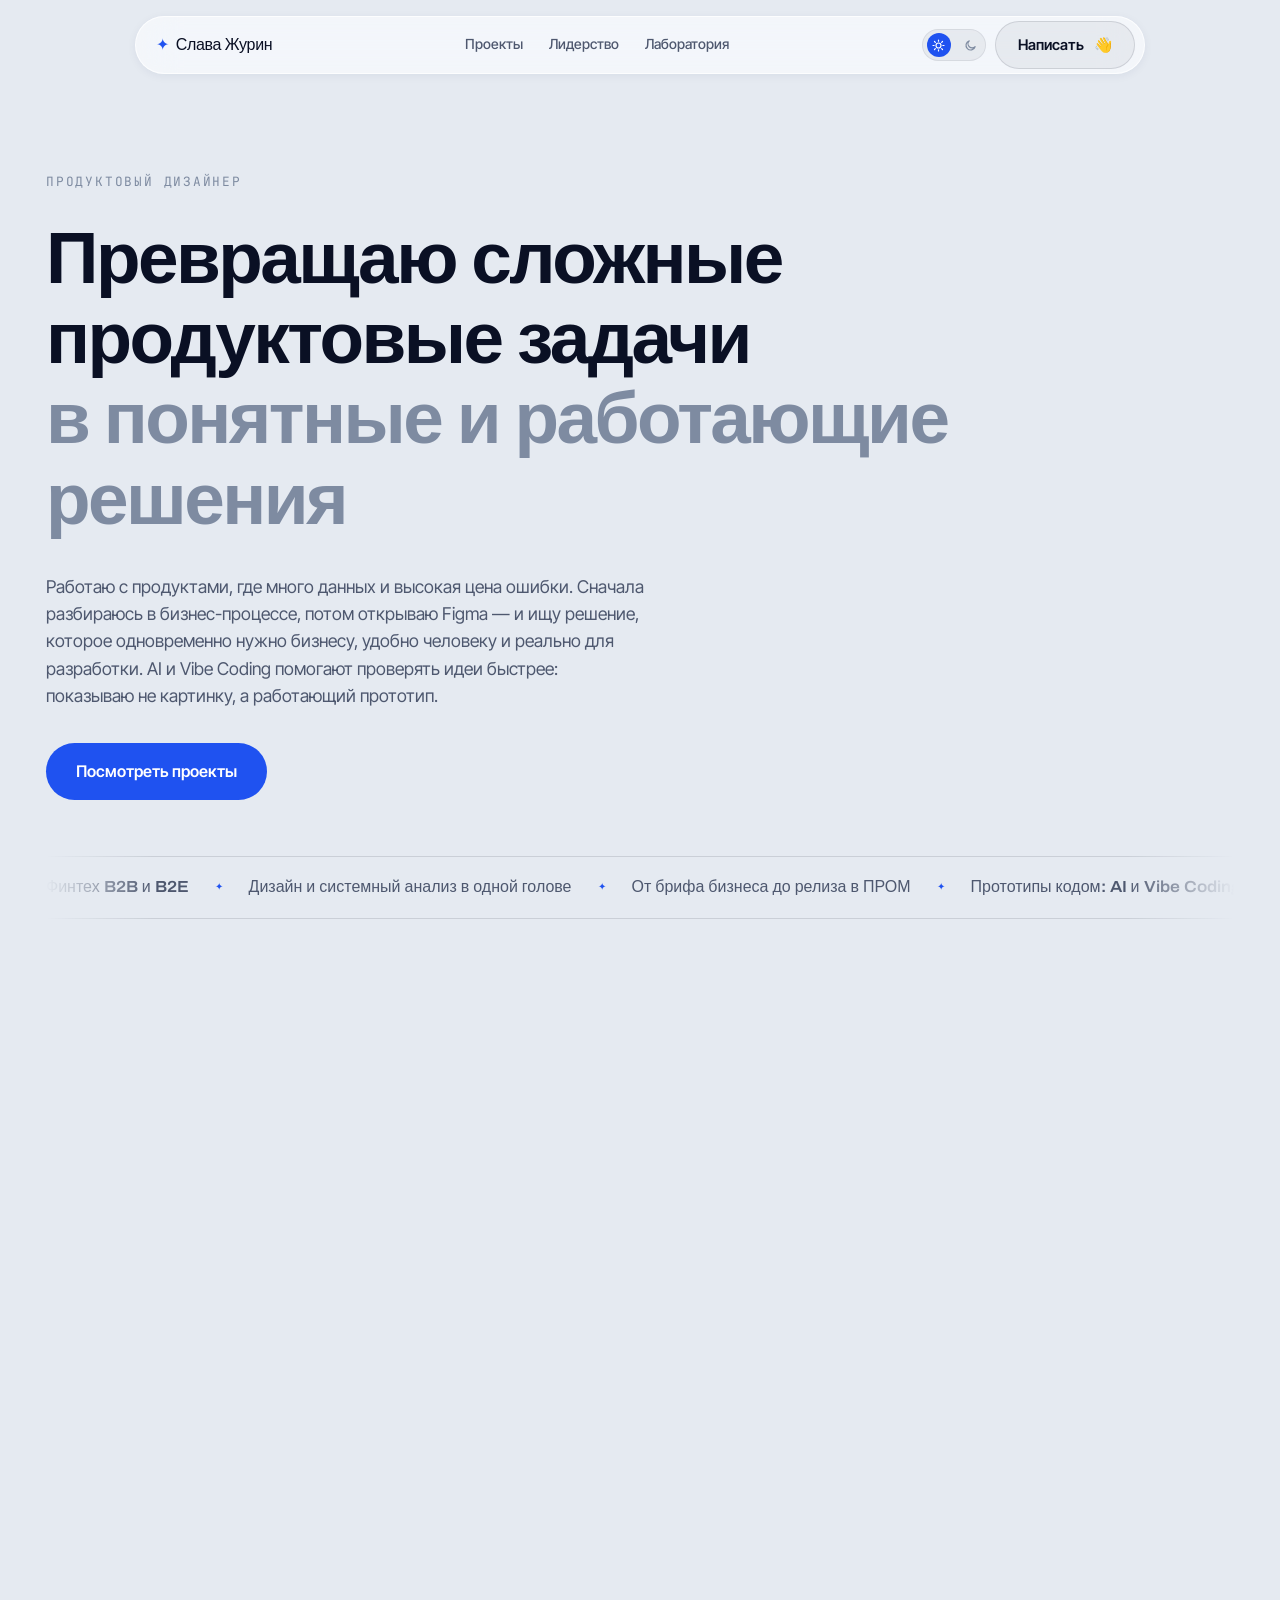
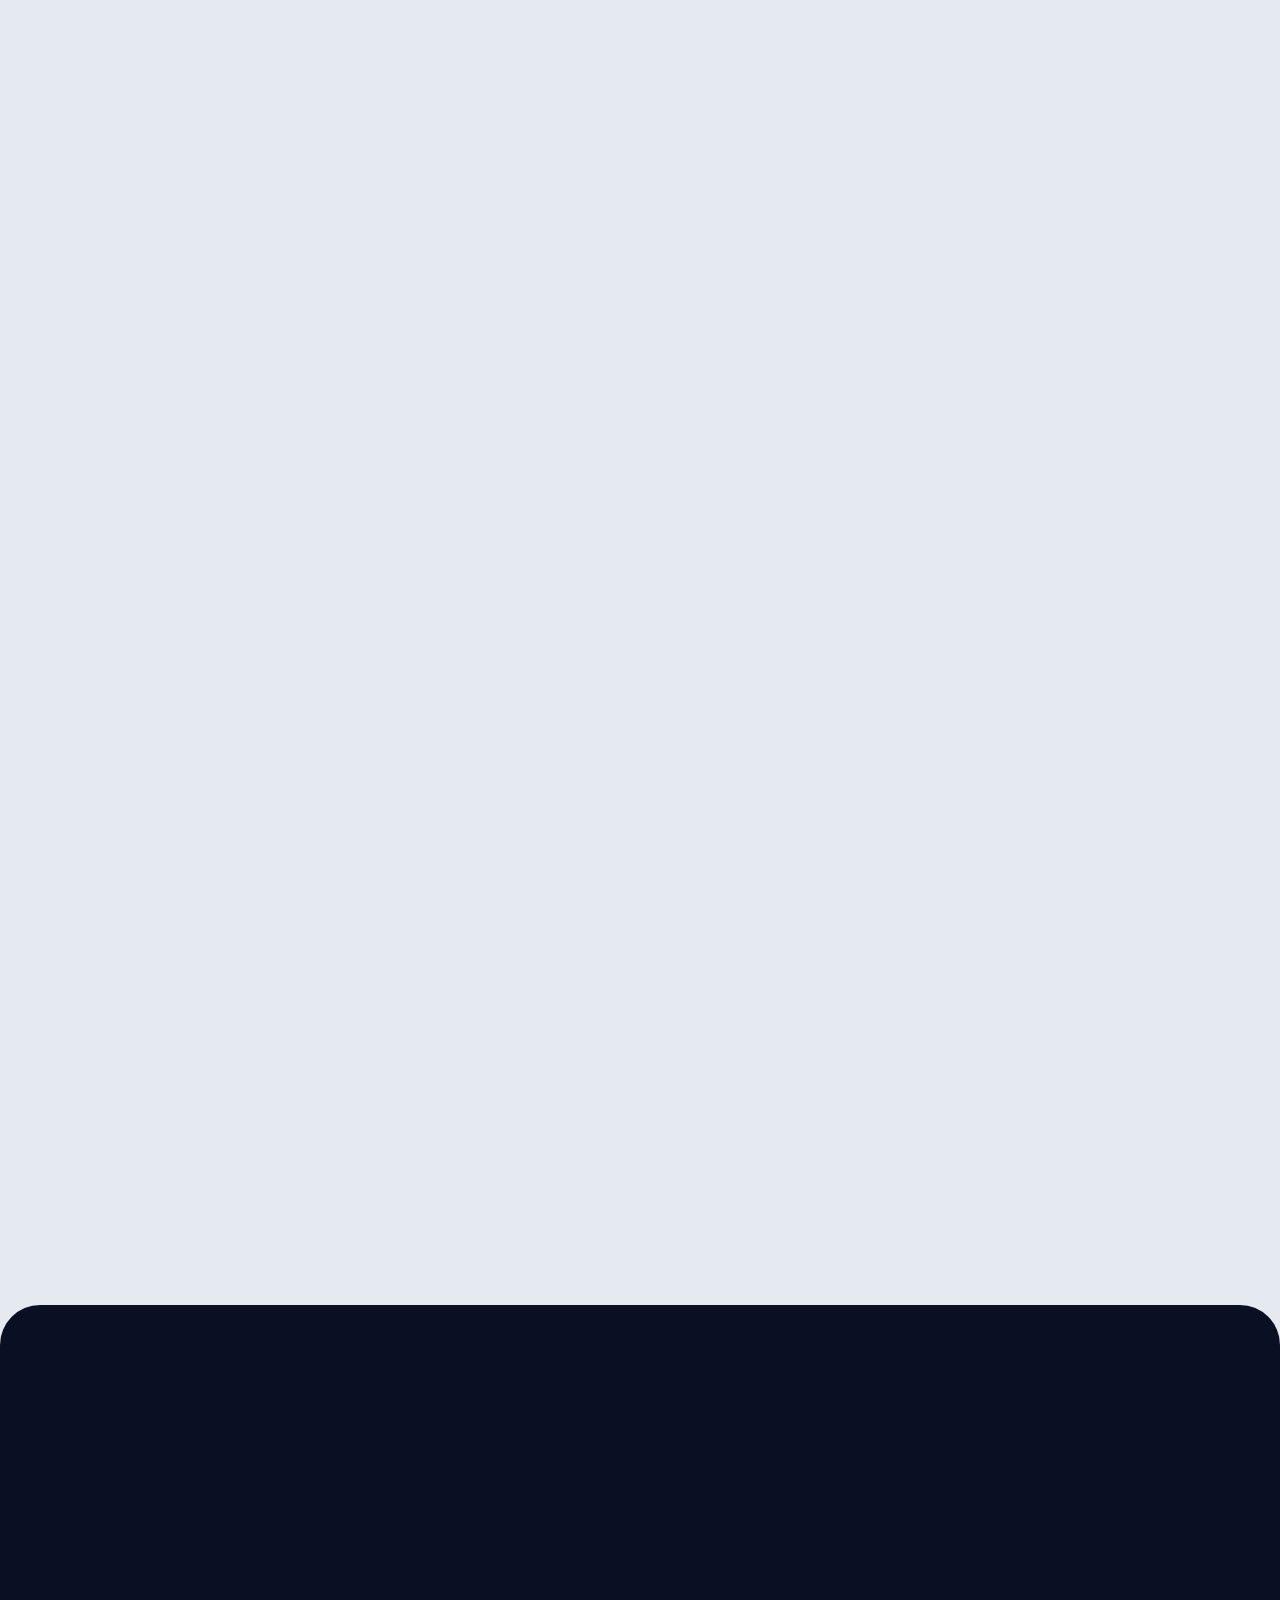
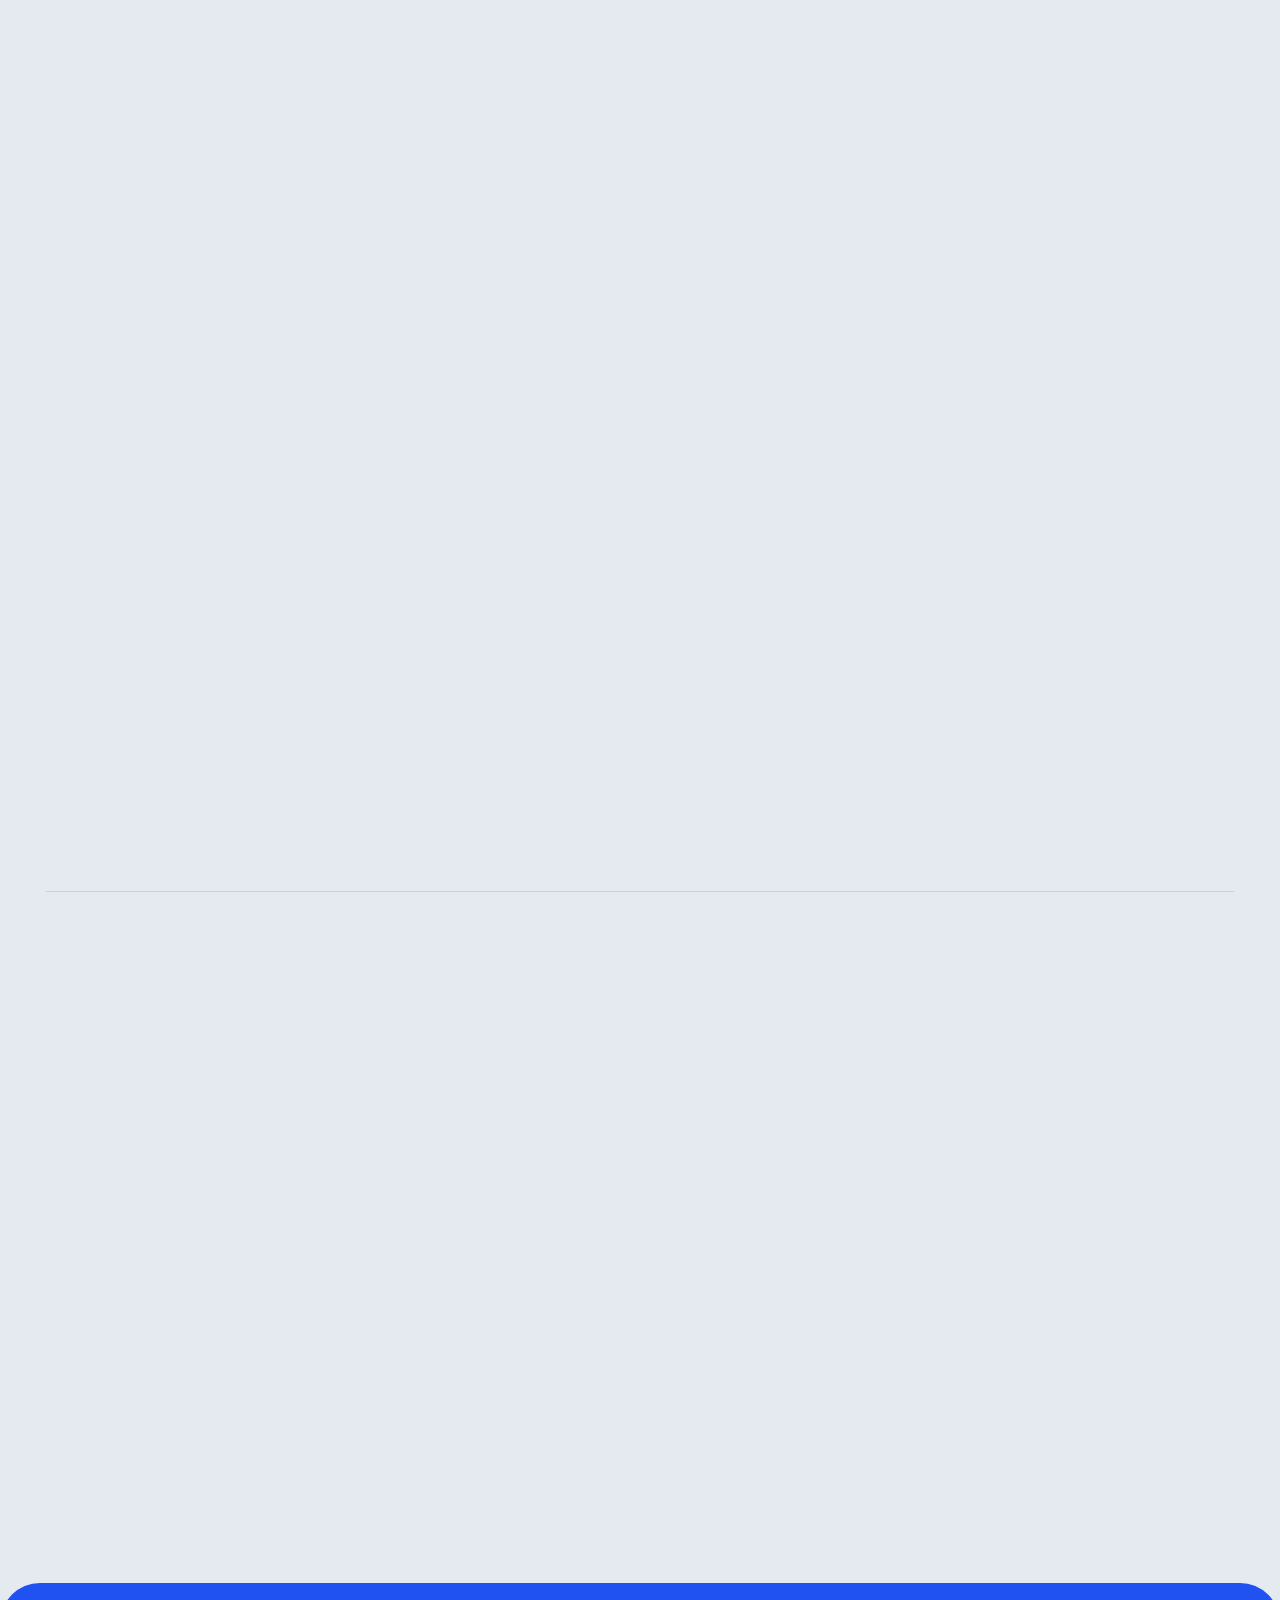
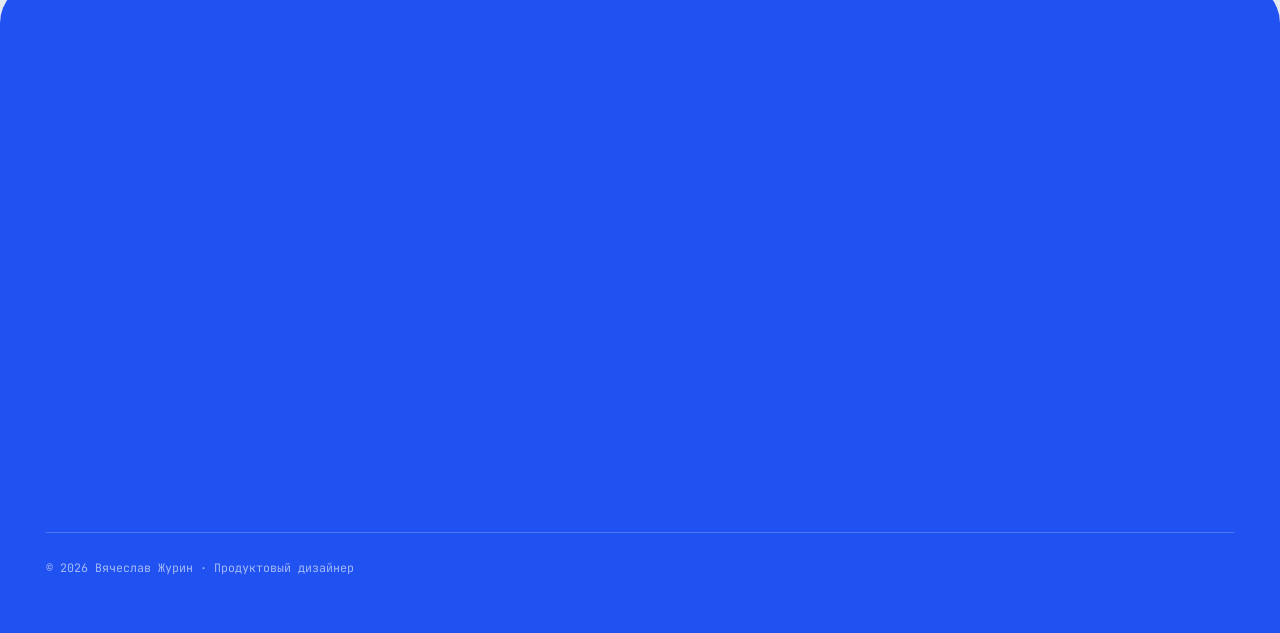
==== commit 00949f13: "Remove "two daughters" fact from about section Co-Authored-By: Claude Sonnet 5 <noreply@anthropic.co" ====
--- a/docs/index.html
+++ b/docs/index.html
@@ -292,7 +292,7 @@
           <div class="portrait portrait-real">
             <img src="images/main/portrait.jpg" alt="Слава Журин">
           </div>
-          <a class="btn btn-cv" href="/resume-zhurin.pdf" target="_blank" rel="noopener">
+          <a class="btn btn-cv" href="/file/Resume-product-designer-site-2026.pdf" download target="_blank" rel="noopener">
             <svg width="16" height="16" viewBox="0 0 24 24" fill="none" stroke="currentColor" stroke-width="2.2" stroke-linecap="round" stroke-linejoin="round"><path d="M12 3v12M7 11l5 5 5-5M4 20h16"/></svg>
             Скачать резюме, PDF
           </a>
@@ -301,7 +301,6 @@
 
       <div class="about-mid">
         <div class="facts rv">
-          <span class="fact">👨‍👧‍👧 Две дочки</span>
           <span class="fact">🚴 Активный образ жизни</span>
           <span class="fact">📚 Постоянно учусь</span>
           <span class="fact">🎨 Ментор и&nbsp;волонтёр</span>
--- a/docs/styles.css
+++ b/docs/styles.css
@@ -274,7 +274,9 @@
 .marquee{margin-top:var(--group-gap);border-top:1px solid var(--hairline);border-bottom:1px solid var(--hairline);padding:18px 0;overflow:hidden;
   -webkit-mask-image:linear-gradient(90deg,transparent,#000 9%,#000 91%,transparent);mask-image:linear-gradient(90deg,transparent,#000 9%,#000 91%,transparent)}
 .marquee-track{display:flex;align-items:center;gap:26px;width:max-content;animation:slide 42s linear infinite}
-.marquee:hover .marquee-track{animation-play-state:paused}
+@media (hover:hover){
+  .marquee:hover .marquee-track{animation-play-state:paused}
+}
 @keyframes slide{to{transform:translateX(calc(-50% - 13px))}}
 .mq-item{font-family:'Archivo',sans-serif;font-variation-settings:'wdth' 108,'wght' 600;font-size:1rem;color:var(--ink-2);white-space:nowrap}
 .mq-sep{color:var(--accent);font-size:0.62rem;line-height:1;flex-shrink:0}
@@ -613,8 +615,8 @@
   .res-methods{margin-bottom:0}
 }
 @media (max-width:600px){
-  .carousel{--rx:126px;--ry:80px;--card-w:230px;--card-h:198px;--half:1}
-  .carousel-track{height:330px}
+  .carousel{--rx:126px;--ry:80px;--card-w:230px;--card-h:236px;--half:1}
+  .carousel-track{height:366px}
   .carousel-counter b{font-size:3.4rem}
   .cnav{width:40px;height:40px}
   .cstage{flex:0 0 132px}
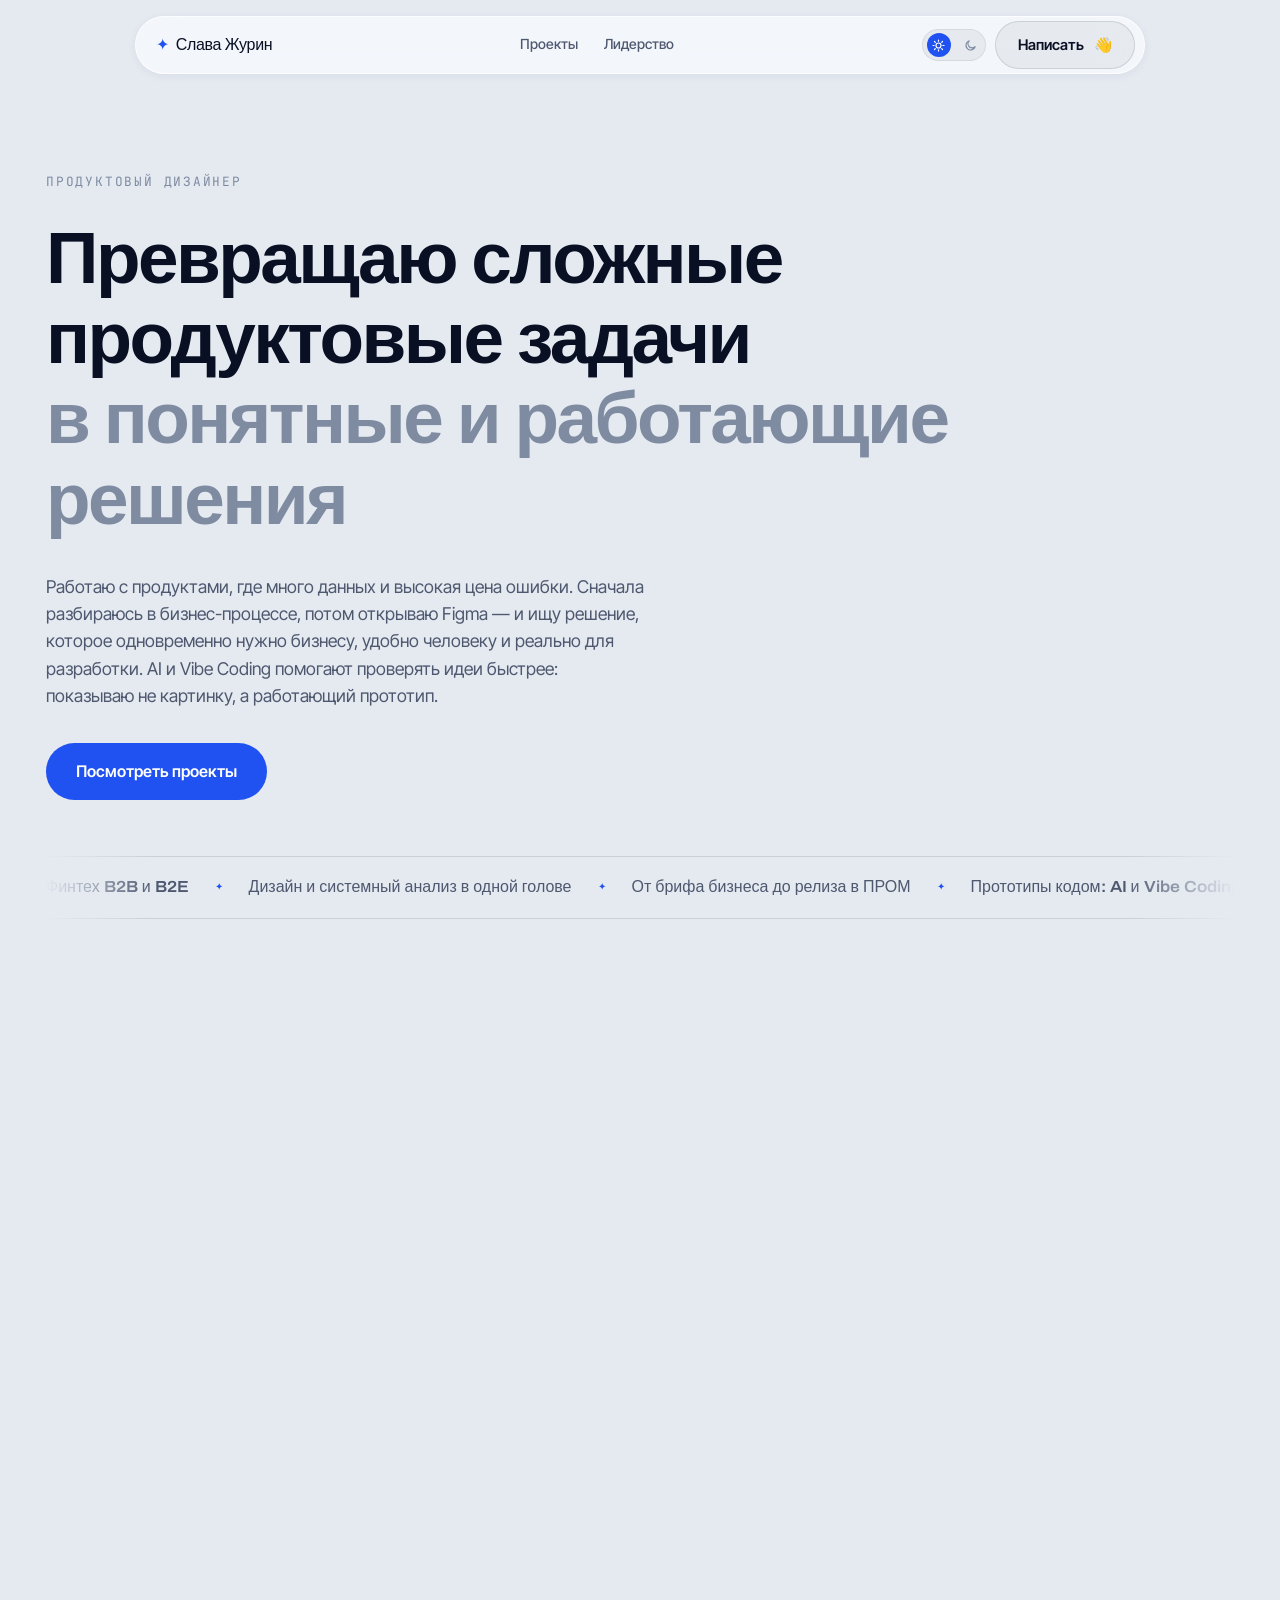
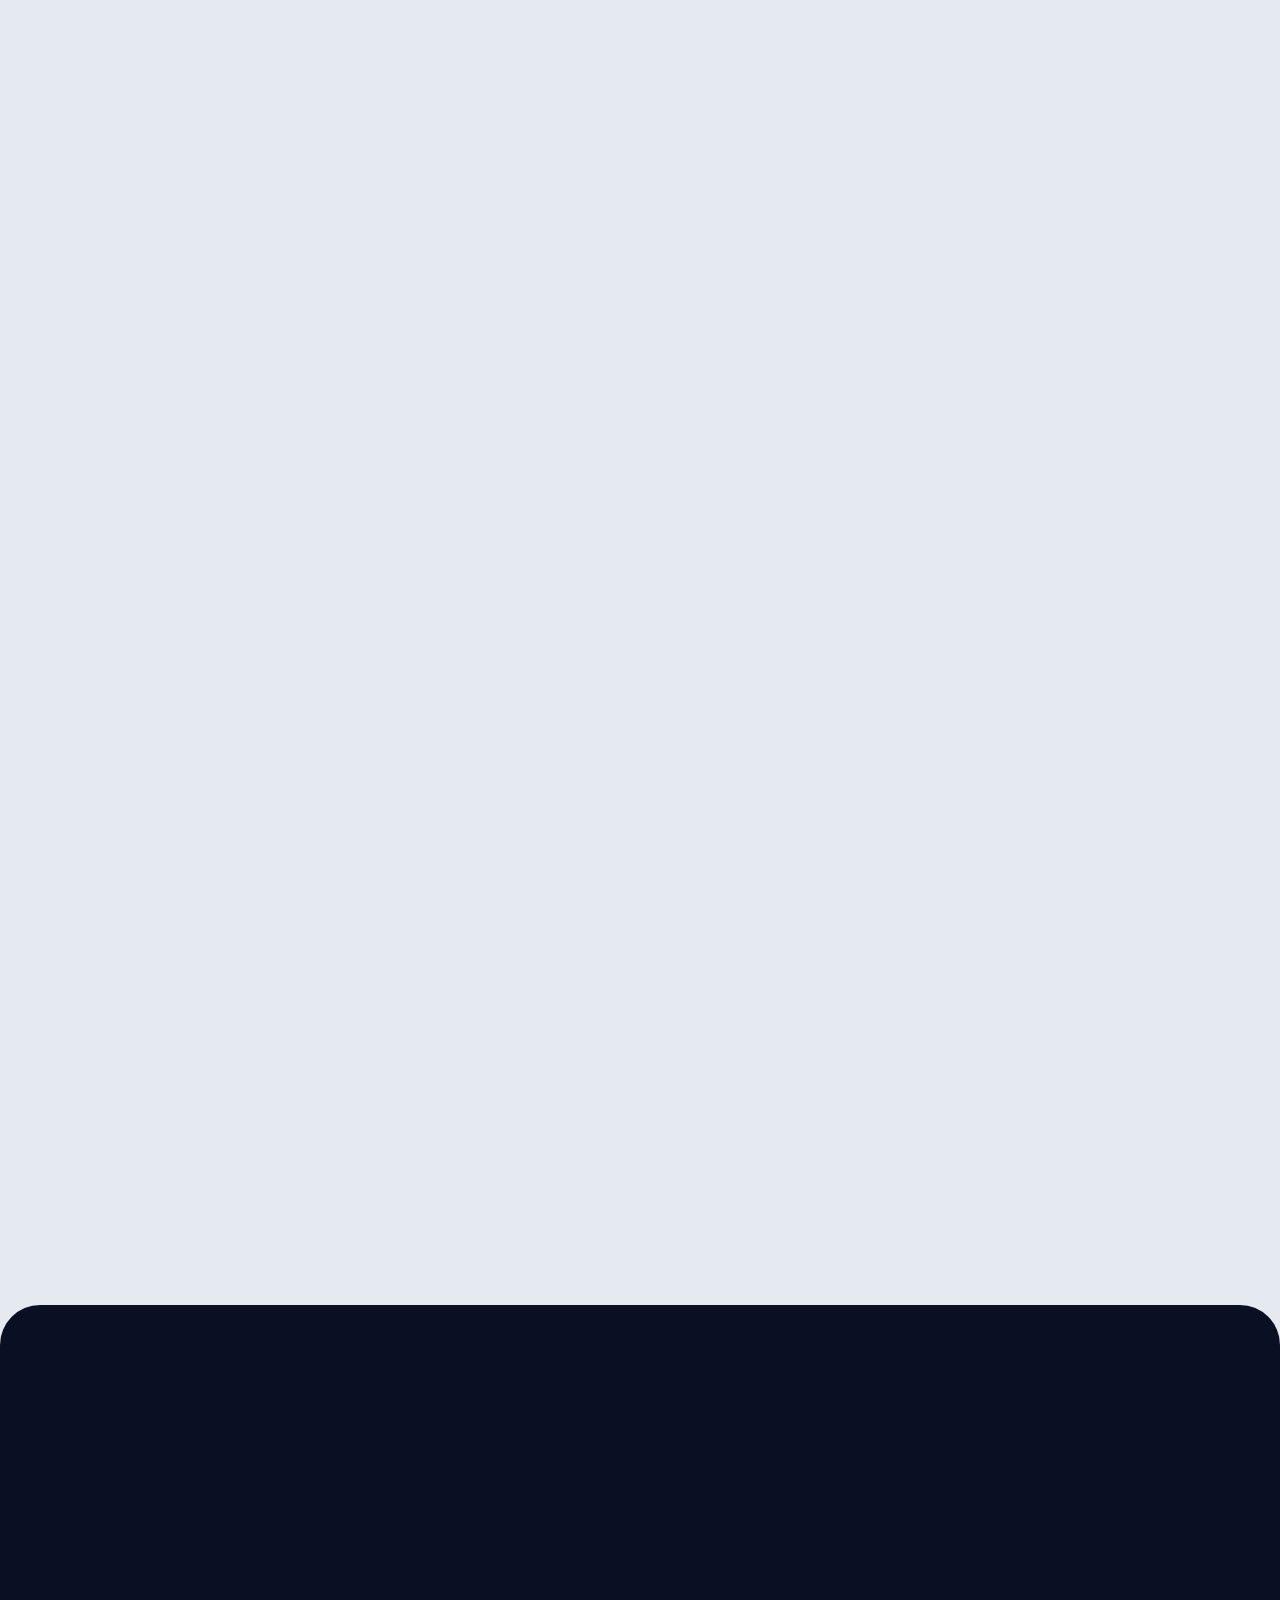
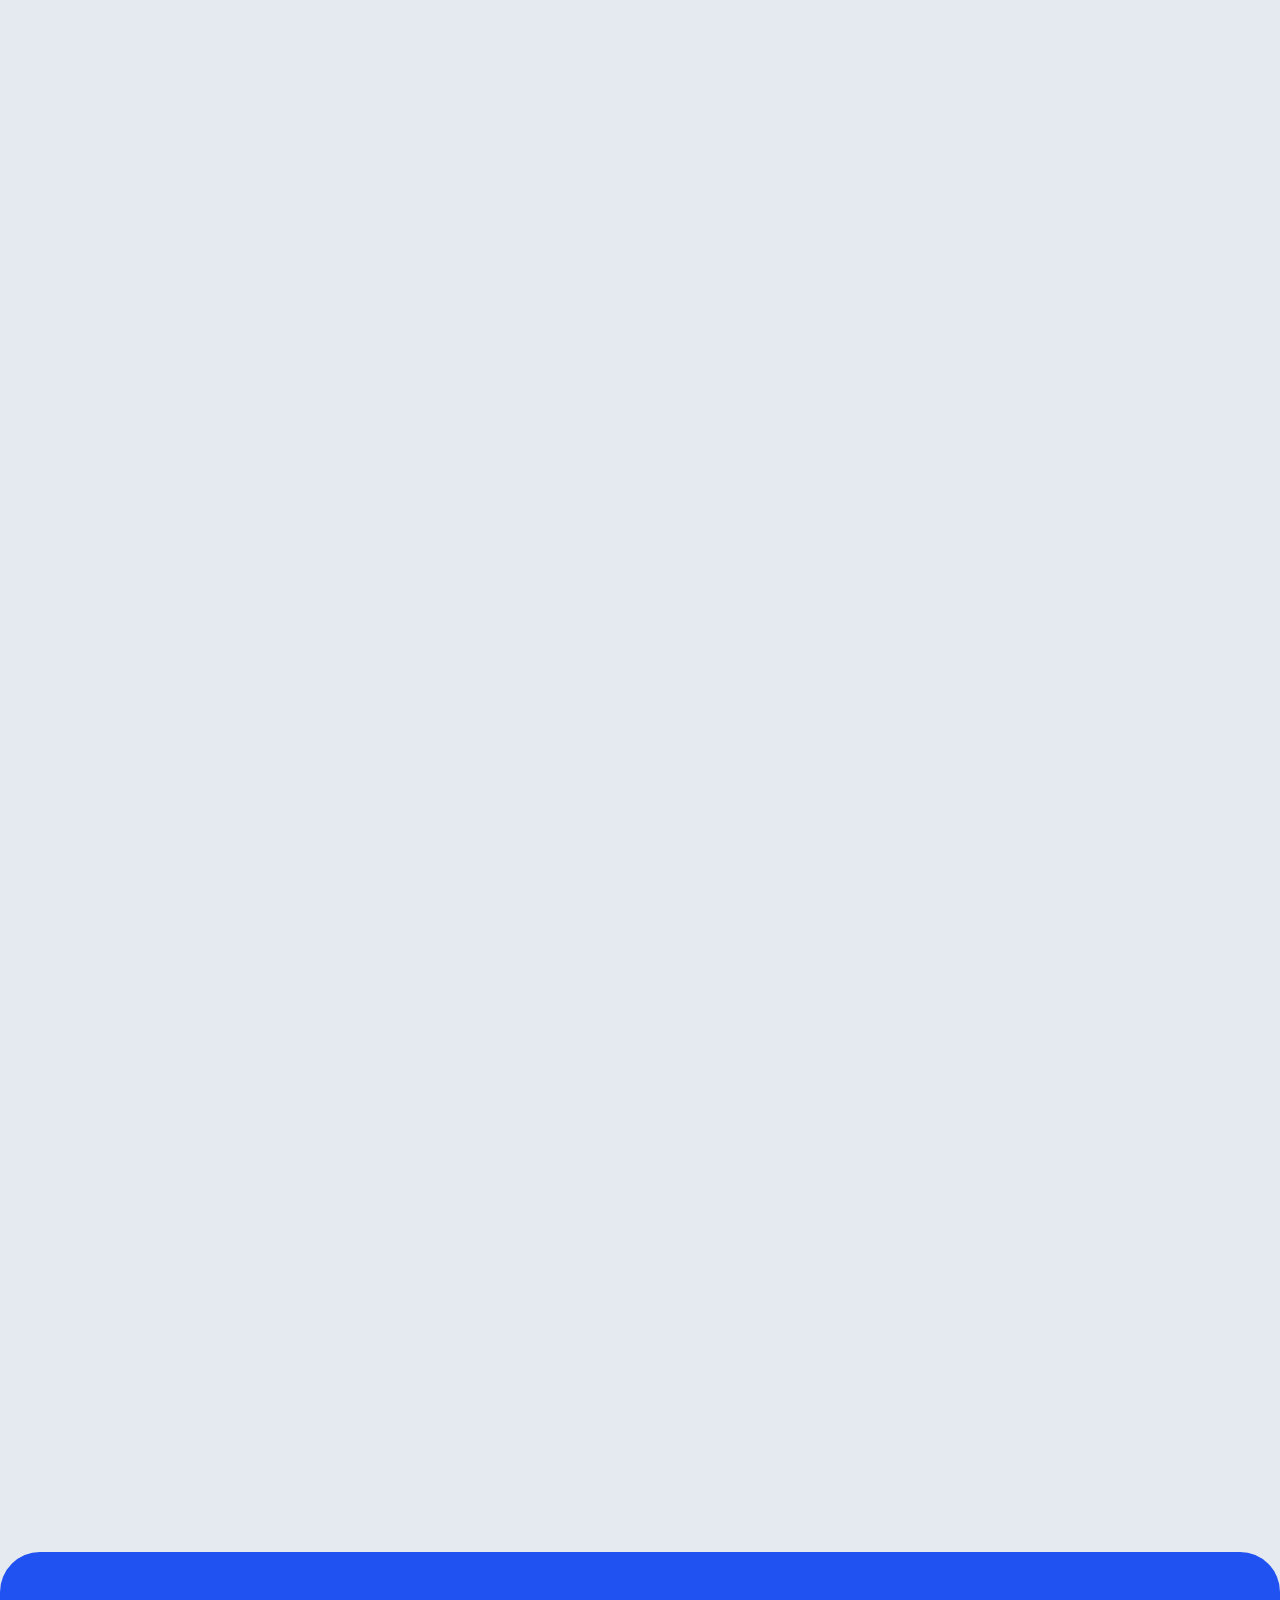
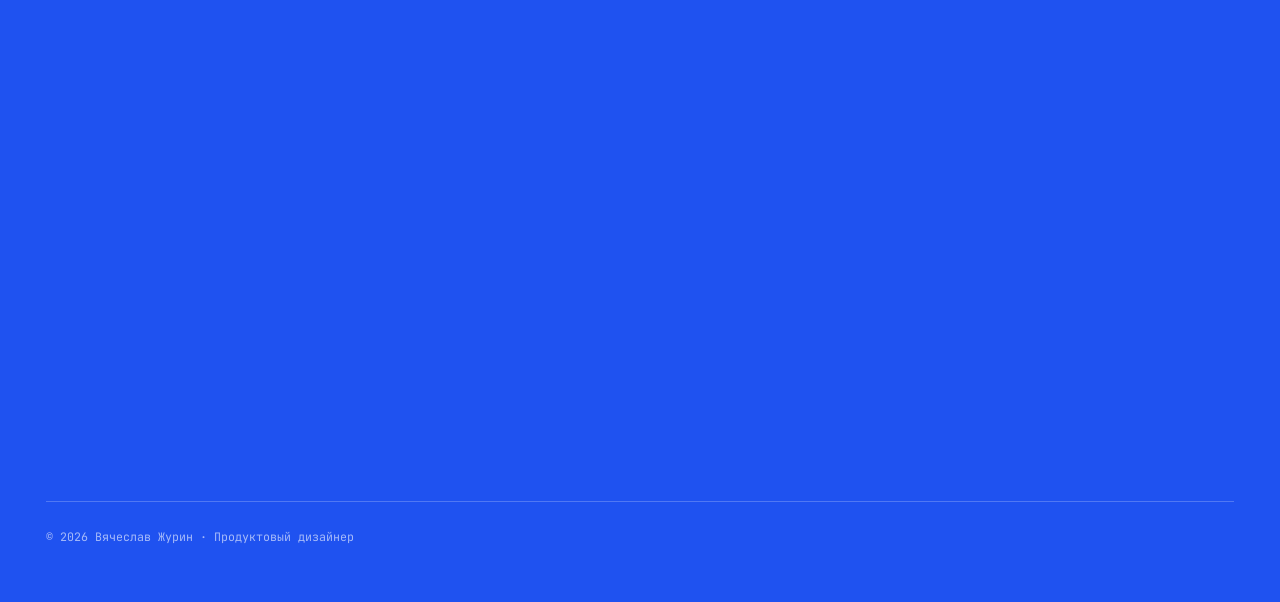
==== commit 0d8f0674: "Hide Лаборатория nav link site-wide lab.html stays in place (not deleted) — just unlinked from the d" ====
--- a/docs/index.html
+++ b/docs/index.html
@@ -34,7 +34,6 @@
     <nav class="nav">
       <a href="projects.html">Проекты</a>
       <a href="leadership.html">Лидерство</a>
-      <a href="lab.html">Лаборатория</a>
     </nav>
     <div class="hgroup">
       <button class="toggle" id="themeToggle" aria-label="Переключить тему" role="switch" aria-checked="false">
@@ -47,7 +46,7 @@
     </div>
   </div>
   <div class="mobile-menu" id="mobileMenu">
-    <a href="projects.html">Проекты</a><a href="leadership.html">Лидерство</a><a href="lab.html">Лаборатория</a><a href="#contact">Контакты</a>
+    <a href="projects.html">Проекты</a><a href="leadership.html">Лидерство</a><a href="#contact">Контакты</a>
   </div>
 </header>
 
@@ -301,9 +300,9 @@
 
       <div class="about-mid">
         <div class="facts rv">
-          <span class="fact">🚴 Активный образ жизни</span>
-          <span class="fact">📚 Постоянно учусь</span>
-          <span class="fact">🎨 Ментор и&nbsp;волонтёр</span>
+          <span class="fact"><svg width="16" height="16" viewBox="0 0 24 24" fill="none" stroke="currentColor" stroke-width="2.2" stroke-linecap="round" stroke-linejoin="round"><circle cx="5.5" cy="17.5" r="3.5"/><circle cx="18.5" cy="17.5" r="3.5"/><path d="M12 17.5 15 7h3M12 17.5 9 10h6l3 7.5M9 10 7 7H5"/></svg> Активный образ жизни</span>
+          <span class="fact"><svg width="16" height="16" viewBox="0 0 24 24" fill="none" stroke="currentColor" stroke-width="2.2" stroke-linecap="round" stroke-linejoin="round"><path d="M4 5c2-1 5-1 7 1v12c-2-2-5-2-7-1V5Z"/><path d="M20 5c-2-1-5-1-7 1v12c2-2 5-2 7-1V5Z"/></svg> Постоянно учусь</span>
+          <span class="fact"><svg width="16" height="16" viewBox="0 0 24 24" fill="none" stroke="currentColor" stroke-width="2.2" stroke-linecap="round" stroke-linejoin="round"><path d="M20.8 4.6a5.4 5.4 0 0 0-7.6 0L12 5.8l-1.2-1.2a5.4 5.4 0 1 0-7.6 7.6L12 21l8.8-8.8a5.4 5.4 0 0 0 0-7.6Z"/></svg> Ментор и&nbsp;волонтёр</span>
         </div>
         <div class="principle rv">
           <b>Принципиальная позиция</b>
--- a/docs/styles.css
+++ b/docs/styles.css
@@ -362,11 +362,13 @@
 .portrait .hint{font-size:0.82rem;color:var(--ink-3);max-width:26ch}
 
 .about-mid{display:grid;grid-template-columns:1.3fr .7fr;gap:56px;align-items:start;
-  margin-top:44px;padding-top:30px;border-top:1px solid var(--hairline)}
-.about-mid .facts{display:flex;flex-wrap:wrap;align-items:center;row-gap:10px}
-.about-mid .fact{display:inline-flex;align-items:center;gap:7px;font-size:0.86rem;color:var(--ink-2);white-space:nowrap;
-  padding-right:16px;margin-right:16px;border-right:1px solid var(--hairline)}
-.about-mid .fact:last-child{border-right:none;padding-right:0;margin-right:0}
+  margin-top:44px}
+.about-mid .facts{display:grid;grid-template-columns:repeat(3,1fr)}
+.about-mid .fact{display:flex;align-items:center;gap:7px;font-size:0.86rem;color:var(--ink-2);
+  padding-right:16px;border-right:1px solid var(--hairline)}
+.about-mid .fact:not(:first-child){padding-left:16px}
+.about-mid .fact:last-child{border-right:none;padding-right:0}
+.about-mid .fact svg{flex-shrink:0;color:var(--ink-3)}
 .principle{padding-left:20px;border-left:2px solid var(--accent);font-size:0.92rem;color:var(--ink-2)}
 .principle b{display:block;color:var(--ink);margin-bottom:6px;font-family:'Archivo',sans-serif;font-variation-settings:'wdth' 108,'wght' 700;font-size:1rem}
 
@@ -620,6 +622,10 @@
   .carousel-counter b{font-size:3.4rem}
   .cnav{width:40px;height:40px}
   .cstage{flex:0 0 132px}
+  .about-mid .facts{grid-template-columns:1fr;row-gap:14px}
+  .about-mid .fact{border-right:none;padding:0 0 14px;border-bottom:1px solid var(--hairline)}
+  .about-mid .fact:not(:first-child){padding-left:0;padding-top:0}
+  .about-mid .fact:last-child{border-bottom:none;padding-bottom:0}
 }
 @media (prefers-reduced-motion:reduce){
   html{scroll-behavior:auto}
